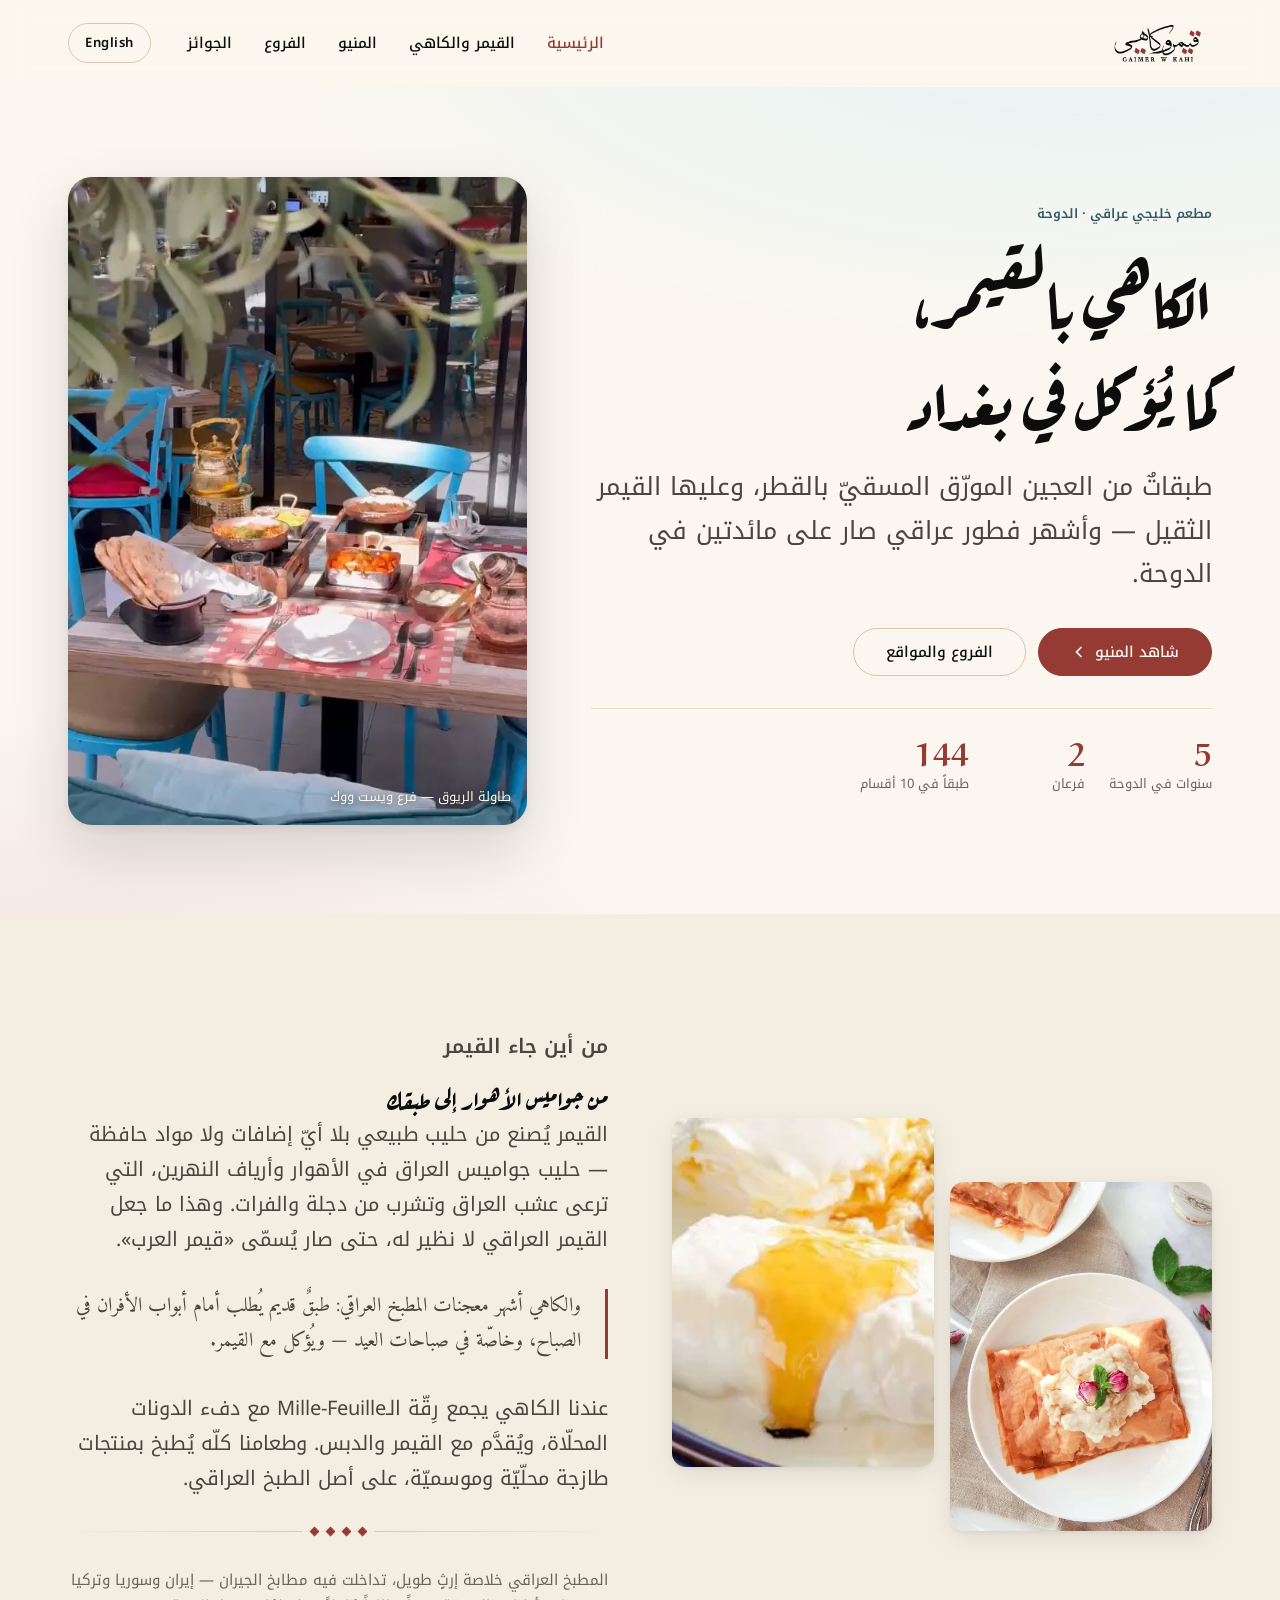
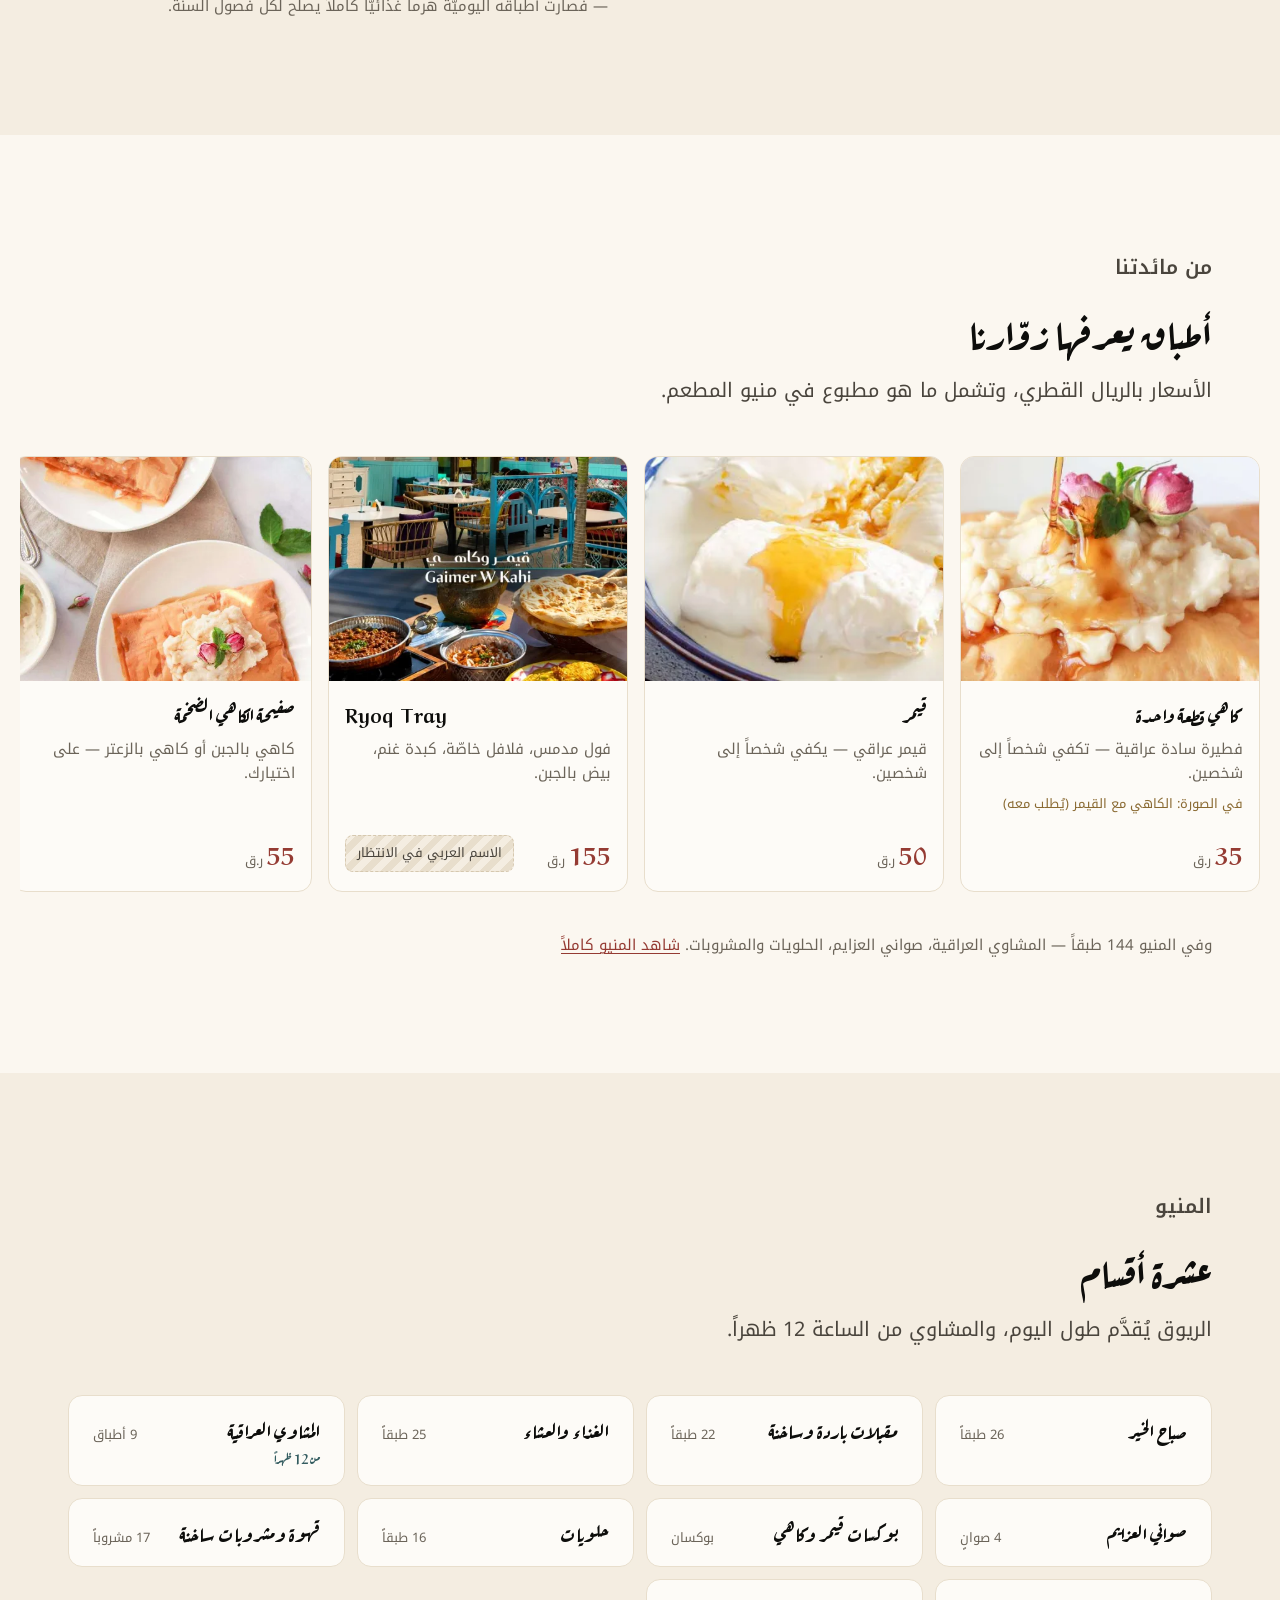
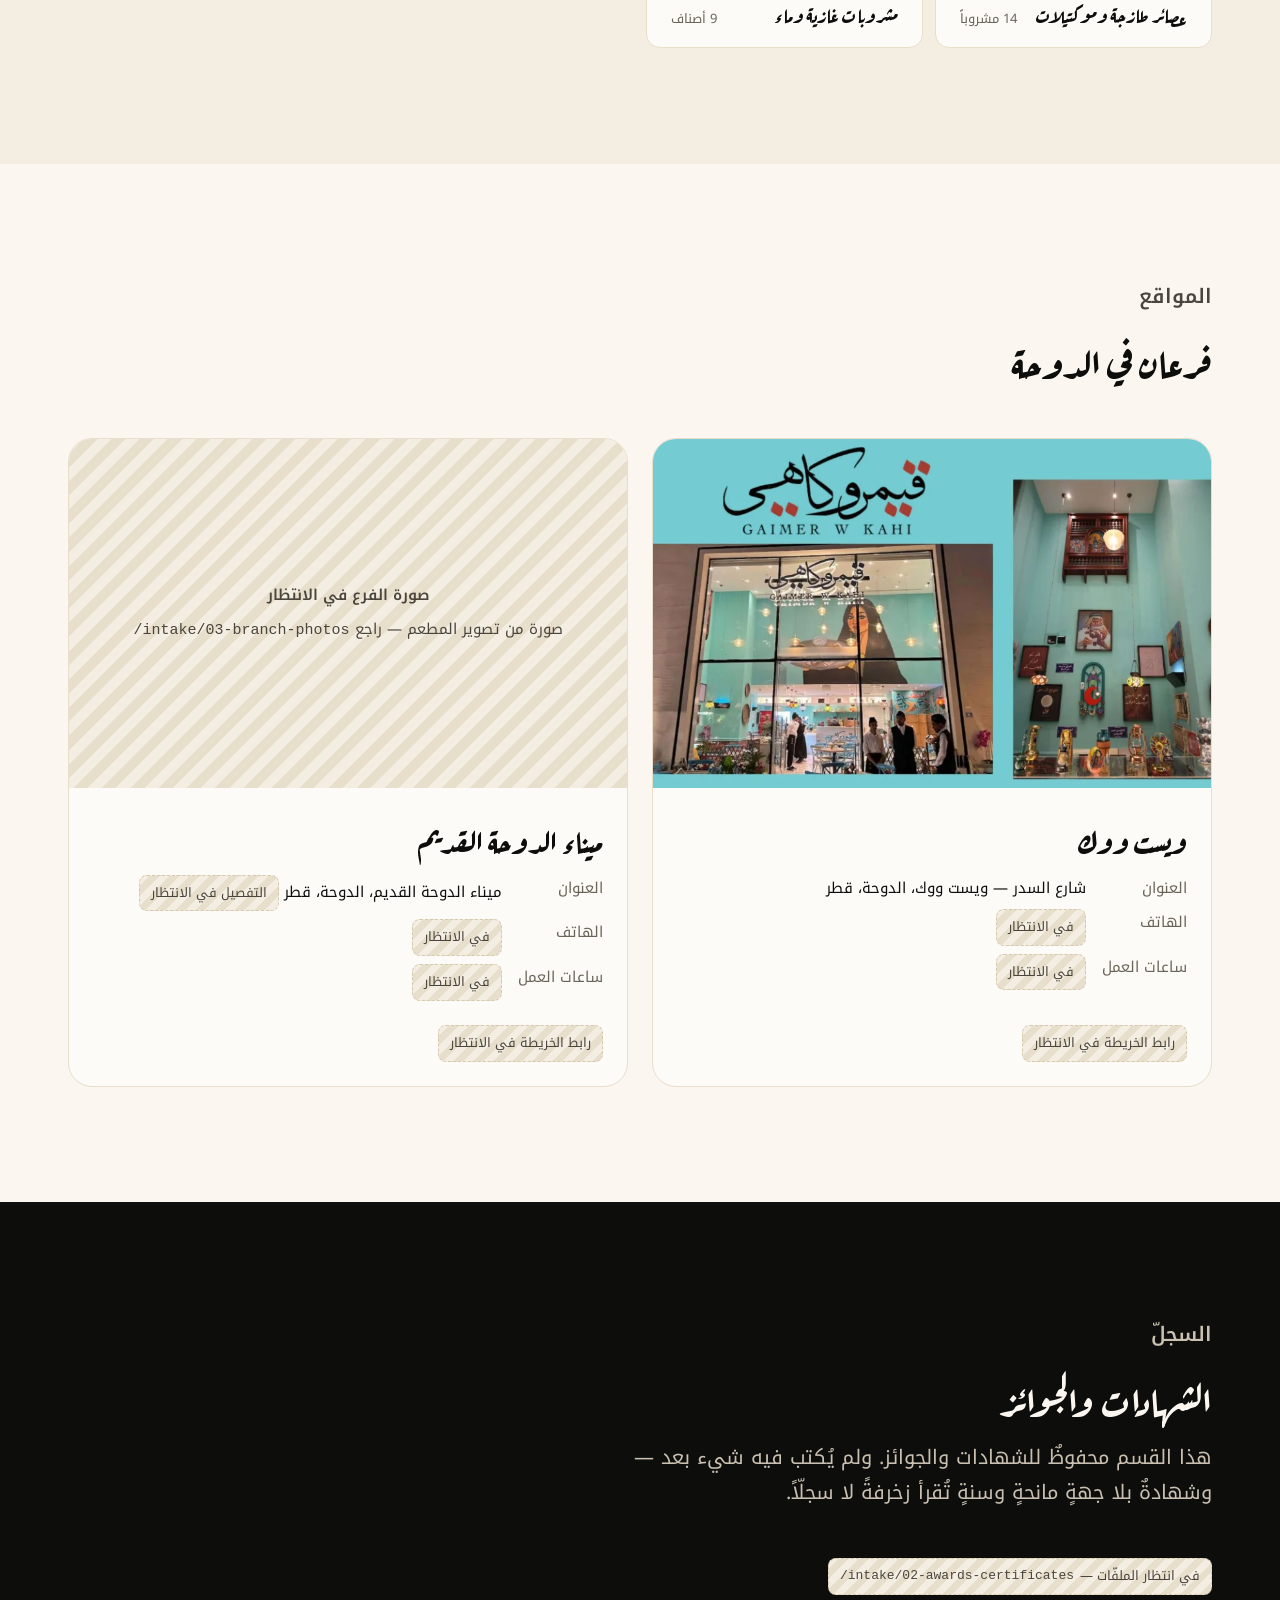
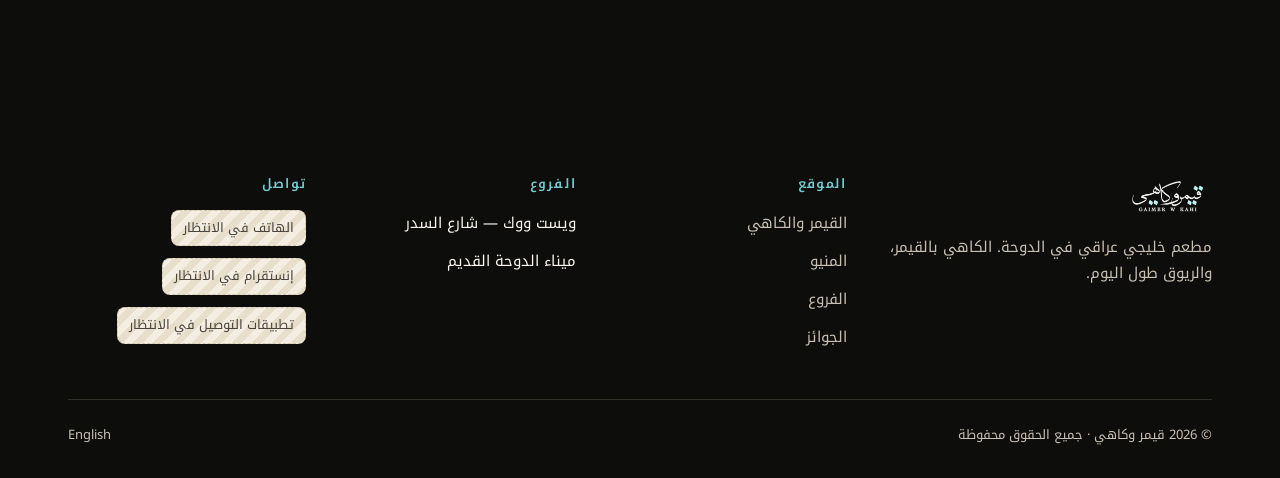
==== index.html @ 1b18ea2c "قيمر وكاهي: أساس الموقع — رئيسية ومنيو باللغتين، هوية مقيسة، وحرّاس الصفحات: - index.html + en/index" ====
<!doctype html>
<html lang="ar" dir="rtl">
<head>
<meta charset="utf-8">
<meta name="viewport" content="width=device-width, initial-scale=1">
<title>قيمر وكاهي — مطعم خليجي عراقي في الدوحة · ويست ووك وميناء الدوحة القديم</title>
<meta name="description" content="قيمر وكاهي: الكاهي بالقيمر العراقي والريوق طول اليوم. مطعم خليجي عراقي في الدوحة منذ 2021 — فرع ويست ووك وفرع ميناء الدوحة القديم. 144 طبقاً في 10 أقسام.">

<!-- كل نصّ هذه الصفحة مأخوذٌ من بروفايل المطعم نفسه (PROFILE GAIMERWKAHI
     2026-2027) وليس مكتوباً من عندي. والعربيّة صياغةٌ للنصّ الإنجليزيّ فيه،
     وتنتظر إقرار المالك. وما لا أملكه (هاتف · ساعات · جوائز) موسومٌ
     «في الانتظار» ولم يُخترَع. -->

<link rel="alternate" hreflang="ar" href="./">
<link rel="alternate" hreflang="en" href="./en/">
<link rel="alternate" hreflang="x-default" href="./">
<link rel="canonical" href="./">

<meta property="og:type" content="restaurant">
<meta property="og:title" content="قيمر وكاهي — مطعم خليجي عراقي في الدوحة">
<meta property="og:description" content="الكاهي بالقيمر العراقي، والريوق طول اليوم. فرعان في الدوحة.">
<meta property="og:image" content="assets/img/photo/kahi-gaimer-rose-900.jpg">
<meta property="og:locale" content="ar_QA">
<meta name="theme-color" content="#FBF7F0">

<link rel="icon" href="assets/img/logo.png">
<link rel="preconnect" href="">
<link rel="preload" href="assets/fonts/ArefRuqaa-Bold.ttf" as="font" type="font/ttf" crossorigin>
<link rel="preload" href="assets/fonts/NotoKufiArabic-Regular.ttf" as="font" type="font/ttf" crossorigin>

<!-- ⚠ رقم الإصدار يزيد في كل دفعة: كاش GitHub Pages يُظهر نسخاً قديمة
     فيُقرأ «الإصلاح لم يُنفَّذ» وهو منفَّذ. -->
<link rel="stylesheet" href="assets/css/tokens.css?v=1">
<link rel="stylesheet" href="assets/css/base.css?v=1">
<link rel="stylesheet" href="assets/css/layout.css?v=1">

<script type="application/ld+json">
{
  "@context": "https://schema.org",
  "@type": "Restaurant",
  "name": "قيمر وكاهي",
  "alternateName": "Gaimer W Kahi",
  "servesCuisine": ["عراقي", "خليجي", "Iraqi", "Gulf"],
  "priceRange": "QAR 12–1450",
  "currenciesAccepted": "QAR",
  "image": "assets/img/photo/kahi-gaimer-rose-900.jpg",
  "hasMenu": "menu.html",
  "address": {
    "@type": "PostalAddress",
    "streetAddress": "شارع السدر — ويست ووك",
    "addressLocality": "الدوحة",
    "addressCountry": "QA"
  }
}
</script>
<!-- ملاحظة بيانات منظّمة: `telephone` و`openingHoursSpecification` و
     `aggregateRating` **محذوفة بقصد** — قوقل يعرض ما فيها للناس، ورقمٌ
     مُخترعٌ يجعل زبوناً يتّصل فلا يجيب أحد فيظنّ المطعم أقفل. تُضاف يوم
     يُرسل المالك الهاتف والساعات. -->
</head>

<body>
<a class="skip" href="#main">تخطَّ إلى المحتوى</a>

<header class="hdr" id="hdr">
  <div class="wrap hdr__in">
    <a class="hdr__logo" href="./" aria-label="قيمر وكاهي — الصفحة الرئيسية">
      <picture>
        <source srcset="assets/img/logo.webp" type="image/webp">
        <img src="assets/img/logo.png" alt="قيمر وكاهي" width="711" height="351">
      </picture>
    </a>

    <nav class="nav" id="nav" aria-label="القائمة الرئيسية">
      <a href="./" aria-current="page">الرئيسية</a>
      <a href="#story">القيمر والكاهي</a>
      <a href="menu.html">المنيو</a>
      <a href="#branches">الفروع</a>
      <a href="#awards">الجوائز</a>
    </nav>

    <div class="hdr__side">
      <a class="lang" href="en/" lang="en" hreflang="en">English</a>
      <button class="burger" id="burger" aria-expanded="false" aria-controls="nav"
              aria-label="فتح القائمة">
        <svg width="22" height="22" viewBox="0 0 22 22" aria-hidden="true">
          <path d="M3 6h16M3 11h16M3 16h16" stroke="currentColor"
                stroke-width="1.8" stroke-linecap="round" fill="none"/>
        </svg>
      </button>
    </div>
  </div>
</header>

<main id="main">

<!-- ======================================================== الواجهة -->
<section class="hero">
  <div class="wrap hero__in">
    <div>
      <p class="eyebrow">مطعم خليجي عراقي · الدوحة</p>
      <h1>الكاهي بالقيمر،<br>كما يُؤكل في بغداد</h1>
      <p class="hero__lede">
        طبقاتٌ من العجين المورّق المسقيّ بالقطر، وعليها القيمر الثقيل —
        وأشهر فطور عراقي صار على مائدتين في الدوحة.
      </p>

      <div class="hero__cta">
        <a class="btn btn--brand" href="menu.html">
          شاهد المنيو
          <svg width="16" height="16" viewBox="0 0 16 16" aria-hidden="true">
            <path d="M10 3.5 5.5 8l4.5 4.5" stroke="currentColor"
                  stroke-width="1.7" fill="none" stroke-linecap="round"/>
          </svg>
        </a>
        <a class="btn btn--ghost" href="#branches">الفروع والمواقع</a>
      </div>

      <!-- ثلاث حقائق مُتحقَّقة: السنوات من المالك، والفرعان من البروفايل،
           والأطباق معدودةٌ من ملفّ المنيو لا مُقدَّرة -->
      <div class="facts">
        <div><b class="num">5</b><span>سنوات في الدوحة</span></div>
        <div><b class="num">2</b><span>فرعان</span></div>
        <div><b class="num">144</b><span>طبقاً في 10 أقسام</span></div>
      </div>
    </div>

    <figure class="hero__media" style="margin:0">
      <!-- `playsinline` إلزاميّ: بلا هذا يفتح iPhone الفيديو بملء الشاشة
           فوق الصفحة. و`poster` يمنع المستطيل الأسود قبل أوّل إطار. -->
      <video class="hero__video" autoplay muted loop playsinline
             preload="metadata" poster="assets/img/photo/video-poster.webp"
             aria-label="طاولة ريوق في شرفة المطعم">
        <source src="assets/video/hero.mp4" type="video/mp4">
      </video>
      <figcaption class="hero__cap">
        <span>طاولة الريوق — فرع ويست ووك</span>
      </figcaption>
    </figure>
  </div>
</section>

<!-- ======================================================== القصّة -->
<section class="section section--sunken" id="story">
  <div class="wrap story">
    <div class="story__figs" data-reveal>
      <picture>
        <source type="image/webp"
                srcset="assets/img/photo/kahi-gaimer-rose-480.webp 480w,
                        assets/img/photo/kahi-gaimer-rose-900.webp 900w"
                sizes="(max-width: 860px) 45vw, 28vw">
        <img src="assets/img/photo/kahi-gaimer-rose-900.jpg" width="900" height="1597"
             loading="lazy" decoding="async"
             alt="قطعة كاهي عليها قيمر ثقيل وعسل، مزيّنة ببراعم ورد">
      </picture>
      <picture>
        <source type="image/webp"
                srcset="assets/img/photo/gaimer-honey-480.webp 480w,
                        assets/img/photo/gaimer-honey-596.webp 596w"
                sizes="(max-width: 860px) 45vw, 28vw">
        <img src="assets/img/photo/gaimer-honey-480.jpg" width="596" height="336"
             loading="lazy" decoding="async"
             alt="قيمر أبيض كثيف يُسكب عليه العسل في طبق مزخرف">
      </picture>
    </div>

    <div data-reveal>
      <p class="eyebrow">من أين جاء القيمر</p>
      <h2>من جواميس الأهوار إلى طبقك</h2>
      <p>
        القيمر يُصنع من حليب طبيعي بلا أيّ إضافات ولا مواد حافظة — حليب
        جواميس العراق في الأهوار وأرياف النهرين، التي ترعى عشب العراق
        وتشرب من دجلة والفرات. وهذا ما جعل القيمر العراقي لا نظير له،
        حتى صار يُسمّى «قيمر العرب».
      </p>
      <p class="story__q">
        والكاهي أشهر معجنات المطبخ العراقي: طبقٌ قديم يُطلب أمام أبواب
        الأفران في الصباح، وخاصّة في صباحات العيد — ويُؤكل مع القيمر.
      </p>
      <p>
        عندنا الكاهي يجمع رِقّة الـMille-Feuille مع دفء الدونات المحلّاة،
        ويُقدَّم مع القيمر والدبس. وطعامنا كلّه يُطبخ بمنتجات طازجة محلّيّة
        وموسميّة، على أصل الطبخ العراقي.
      </p>
      <div class="rule"><i></i><i></i><i></i><i></i></div>
      <p style="font-size:var(--t-sm);color:var(--text-faint)">
        المطبخ العراقي خلاصة إرثٍ طويل، تداخلت فيه مطابخ الجيران —
        إيران وسوريا وتركيا — فصارت أطباقه اليوميّة هرماً غذائيّاً كاملاً
        يصلح لكل فصول السنة.
      </p>
    </div>
  </div>
</section>

<!-- ======================================================== من المائدة -->
<section class="section">
  <div class="wrap">
    <div class="section-head" data-reveal>
      <p class="eyebrow">من مائدتنا</p>
      <h2>أطباق يعرفها زوّارنا</h2>
      <p>الأسعار بالريال القطري، وتشمل ما هو مطبوع في منيو المطعم.</p>
    </div>

    <div class="rail" data-reveal>

      <article class="dish">
        <picture>
          <source type="image/webp" srcset="assets/img/photo/kahi-plate-480.webp 480w,
                  assets/img/photo/kahi-plate-840.webp 840w" sizes="300px">
          <img src="assets/img/photo/kahi-plate-840.jpg" width="843" height="474"
               loading="lazy" decoding="async" alt="قطعة كاهي بالقيمر في طبق أبيض">
        </picture>
        <div class="dish__b">
          <h3 class="dish__n">كاهي قطعة واحدة</h3>
          <p class="dish__d">فطيرة سادة عراقية — تكفي شخصاً إلى شخصين.</p>
          <!-- الصورةُ تُظهر الكاهي **مع القيمر** والطبقُ سادٍ. يُقال صريحاً:
               صورةٌ تَعِد بما ليس في الطبق خلافٌ على الطاولة لا تسويق. -->
          <p class="dish__note">في الصورة: الكاهي مع القيمر (يُطلب معه)</p>
          <div class="dish__f">
            <span class="dish__p price">35 <small>ر.ق</small></span>
          </div>
        </div>
      </article>

      <article class="dish">
        <picture>
          <source type="image/webp" srcset="assets/img/photo/gaimer-honey-480.webp 480w,
                  assets/img/photo/gaimer-honey-596.webp 596w" sizes="300px">
          <img src="assets/img/photo/gaimer-honey-596.jpg" width="596" height="336"
               loading="lazy" decoding="async"
               alt="قيمر أبيض كثيف يُسكب عليه العسل في طبق مزخرف">
        </picture>
        <div class="dish__b">
          <h3 class="dish__n">قيمر</h3>
          <p class="dish__d">قيمر عراقي — يكفي شخصاً إلى شخصين.</p>
          <div class="dish__f">
            <span class="dish__p price">50 <small>ر.ق</small></span>
          </div>
        </div>
      </article>

      <article class="dish">
        <picture>
          <source type="image/webp" srcset="assets/img/photo/ryoq-tray-480.webp 480w,
                  assets/img/photo/ryoq-tray-960.webp 960w" sizes="300px">
          <img src="assets/img/photo/ryoq-tray-960.jpg" width="1080" height="1440"
               loading="lazy" decoding="async" alt="صينية ريوق فيها فول وكبدة وبيض وخبز">
        </picture>
        <div class="dish__b">
          <!-- ⚠ هذا الطبق **بلا اسم عربي** في ملفّ المالك، فيظهر اسمه
               الإنجليزيّ كما هو. ولا يُترجَم: اسمٌ مُخترعٌ يجعل النادل لا
               يعرف ما طُلب. -->
          <h3 class="dish__n" lang="en" dir="ltr" style="text-align:start">Ryoq Tray</h3>
          <p class="dish__d">فول مدمس، فلافل خاصّة، كبدة غنم، بيض بالجبن.</p>
          <div class="dish__f">
            <span class="dish__p price">155 <small>ر.ق</small></span>
            <span class="pending">الاسم العربي في الانتظار</span>
          </div>
        </div>
      </article>

      <article class="dish">
        <picture>
          <source type="image/webp" srcset="assets/img/photo/kahi-mint-480.webp 480w,
                  assets/img/photo/kahi-mint-900.webp 900w" sizes="300px">
          <img src="assets/img/photo/kahi-mint-900.jpg" width="905" height="1600"
               loading="lazy" decoding="async" alt="كاهي بالقيمر مع ورق نعنع">
        </picture>
        <div class="dish__b">
          <h3 class="dish__n">صفيحة الكاهي الضخمة</h3>
          <p class="dish__d">كاهي بالجبن أو كاهي بالزعتر — على اختيارك.</p>
          <div class="dish__f">
            <span class="dish__p price">55 <small>ر.ق</small></span>
          </div>
        </div>
      </article>

      <article class="dish">
        <picture>
          <source type="image/webp" srcset="assets/img/photo/tea-istikan-480.webp 480w,
                  assets/img/photo/tea-istikan-960.webp 960w" sizes="300px">
          <img src="assets/img/photo/tea-istikan-960.jpg" width="1964" height="1911"
               loading="lazy" decoding="async"
               alt="استكان شاي عراقي على صينيّة نحاسيّة محفور عليها شعار قيمر وكاهي">
        </picture>
        <div class="dish__b">
          <h3 class="dish__n">قوري شاي مخدر صغير</h3>
          <p class="dish__d">الشاي العراقي المخدر في الاستكان.</p>
          <div class="dish__f">
            <span class="dish__p price">32 <small>ر.ق</small></span>
          </div>
        </div>
      </article>

      <article class="dish">
        <picture>
          <source type="image/webp" srcset="assets/img/photo/tea-cup-480.webp 480w,
                  assets/img/photo/tea-cup-960.webp 960w" sizes="300px">
          <img src="assets/img/photo/tea-cup-960.jpg" width="960" height="662"
               loading="lazy" decoding="async"
               alt="شاي عراقي أحمر في كأس زجاجي على طبق">
        </picture>
        <div class="dish__b">
          <h3 class="dish__n">قوري چاي مخدر كبير مع سخان</h3>
          <p class="dish__d">قوري الشاي المخدر الكبير — يُقدَّم مع سخان.</p>
          <div class="dish__f">
            <span class="dish__p price">75 <small>ر.ق</small></span>
          </div>
        </div>
      </article>

    </div>

    <p style="margin-block-start:var(--s-5);font-size:var(--t-sm);color:var(--text-faint)">
      وفي المنيو 144 طبقاً — المشاوي العراقية، صواني العزايم، الحلويات
      والمشروبات. <a href="menu.html">شاهد المنيو كاملاً</a>
    </p>
  </div>
</section>

<!-- ======================================================== أقسام المنيو -->
<section class="section section--sunken">
  <div class="wrap">
    <div class="section-head" data-reveal>
      <p class="eyebrow">المنيو</p>
      <h2>عشرة أقسام</h2>
      <p>الريوق يُقدَّم طول اليوم، والمشاوي من الساعة 12 ظهراً.</p>
    </div>

    <div class="cats" data-reveal>
      <a class="cat" href="menu.html#breakfast"><b>صباح الخير</b><span class="num">26 طبقاً</span></a>
      <a class="cat" href="menu.html#appetizer-cold-and-hot"><b>مقبلات باردة وساخنة</b><span class="num">22 طبقاً</span></a>
      <a class="cat" href="menu.html#lunch-and-dinner"><b>الغذاء والعشاء</b><span class="num">25 طبقاً</span></a>
      <a class="cat" href="menu.html#iraqi-grill"><b>المشاوي العراقية<em>من 12 ظهراً</em></b><span class="num">9 أطباق</span></a>
      <a class="cat" href="menu.html#banquet-trays"><b>صواني العزايم</b><span class="num">4 صوانٍ</span></a>
      <a class="cat" href="menu.html#gaimer-w-kahi-boxes"><b>بوكسات قيمر وكاهي</b><span class="num">بوكسان</span></a>
      <a class="cat" href="menu.html#pastry"><b>حلويات</b><span class="num">16 طبقاً</span></a>
      <a class="cat" href="menu.html#hot-drinks-and-coffee"><b>قهوة ومشروبات ساخنة</b><span class="num">17 مشروباً</span></a>
      <a class="cat" href="menu.html#fresh-juices-and-mocktails"><b>عصائر طازجة وموكتيلات</b><span class="num">14 مشروباً</span></a>
      <a class="cat" href="menu.html#soft-drinks-and-water"><b>مشروبات غازية وماء</b><span class="num">9 أصناف</span></a>
    </div>
  </div>
</section>

<!-- ======================================================== الفروع -->
<section class="section" id="branches">
  <div class="wrap">
    <div class="section-head" data-reveal>
      <p class="eyebrow">المواقع</p>
      <h2>فرعان في الدوحة</h2>
    </div>

    <div class="branches" data-reveal>

      <article class="branch">
        <picture>
          <source type="image/webp" srcset="assets/img/photo/storefront-480.webp 480w,
                  assets/img/photo/storefront-960.webp 960w,
                  assets/img/photo/storefront-1440.webp 1440w"
                  sizes="(max-width: 860px) 100vw, 50vw">
          <img class="branch__img" src="assets/img/photo/storefront-1440.jpg"
               width="2000" height="1125" loading="lazy" decoding="async"
               alt="واجهة فرع ويست ووك: جدار فيروزي وزجاج واسع وشعار قيمر وكاهي">
        </picture>
        <div class="branch__b">
          <h3>ويست ووك</h3>
          <dl>
            <dt>العنوان</dt>
            <dd>شارع السدر — ويست ووك، الدوحة، قطر</dd>
            <dt>الهاتف</dt>
            <dd><span class="pending">في الانتظار</span></dd>
            <dt>ساعات العمل</dt>
            <dd><span class="pending">في الانتظار</span></dd>
          </dl>
          <div class="branch__cta">
            <span class="pending">رابط الخريطة في الانتظار</span>
          </div>
        </div>
      </article>

      <article class="branch">
        <!-- 🔴 لا صورةَ لهذا الفرع يملكها المالك. الصورة الموجودة في
             ملفّاته (`WESTW ALK.jpeg`) عليها شعار QatarLiving.com —
             الدليل في docs/evidence/. فالمكان موسومٌ ولم يُملأ بصورة
             غير ملكه، ولا بُيِّض فيُقرأ عطلاً. -->
        <div class="branch__ph">
          <strong>صورة الفرع في الانتظار</strong>
          <span>صورة من تصوير المطعم — راجع <code>intake/03-branch-photos/</code></span>
        </div>
        <div class="branch__b">
          <h3>ميناء الدوحة القديم</h3>
          <dl>
            <dt>العنوان</dt>
            <dd>ميناء الدوحة القديم، الدوحة، قطر <span class="pending">التفصيل في الانتظار</span></dd>
            <dt>الهاتف</dt>
            <dd><span class="pending">في الانتظار</span></dd>
            <dt>ساعات العمل</dt>
            <dd><span class="pending">في الانتظار</span></dd>
          </dl>
          <div class="branch__cta">
            <span class="pending">رابط الخريطة في الانتظار</span>
          </div>
        </div>
      </article>

    </div>
  </div>
</section>

<!-- ======================================================== الجوائز -->
<section class="section section--dark" id="awards">
  <div class="wrap">
    <div class="section-head" data-reveal>
      <p class="eyebrow">السجلّ</p>
      <h2>الشهادات والجوائز</h2>
      <p>
        هذا القسم محفوظٌ للشهادات والجوائز. ولم يُكتب فيه شيء بعد — وشهادةٌ
        بلا جهةٍ مانحةٍ وسنةٍ تُقرأ زخرفةً لا سجلّاً.
      </p>
    </div>
    <p><span class="pending">في انتظار الملفّات — <code>intake/02-awards-certificates/</code></span></p>
  </div>
</section>

</main>

<!-- ======================================================== التذييل -->
<footer class="ftr">
  <div class="wrap">
    <div class="ftr__grid">
      <div>
        <img class="ftr__logo" src="assets/img/logo.png" alt="قيمر وكاهي"
             width="711" height="351" loading="lazy">
        <p class="ftr__note">
          مطعم خليجي عراقي في الدوحة. الكاهي بالقيمر، والريوق طول اليوم.
        </p>
      </div>
      <div>
        <h4>الموقع</h4>
        <ul>
          <li><a href="#story">القيمر والكاهي</a></li>
          <li><a href="menu.html">المنيو</a></li>
          <li><a href="#branches">الفروع</a></li>
          <li><a href="#awards">الجوائز</a></li>
        </ul>
      </div>
      <div>
        <h4>الفروع</h4>
        <ul>
          <li>ويست ووك — شارع السدر</li>
          <li>ميناء الدوحة القديم</li>
        </ul>
      </div>
      <div>
        <h4>تواصل</h4>
        <ul>
          <li><span class="pending">الهاتف في الانتظار</span></li>
          <li><span class="pending">إنستقرام في الانتظار</span></li>
          <li><span class="pending">تطبيقات التوصيل في الانتظار</span></li>
        </ul>
      </div>
    </div>
    <div class="ftr__btm">
      <span>© <span class="num">2026</span> قيمر وكاهي · جميع الحقوق محفوظة</span>
      <a href="en/" lang="en" hreflang="en">English</a>
    </div>
  </div>
</footer>

<script src="assets/js/site.js?v=1" defer></script>
</body>
</html>
---- assets/css/tokens.css ----
/* =============================================================================
   قيمر وكاهي — متغيّرات التصميم
   -----------------------------------------------------------------------------
   ⚠ ألوان الهوية **ليست مُختارة بالذوق**: استُخرجت من ملفّ الشعار وصور
   المحلّ نفسها بـ`node .kiro/tools/imgpipe.js palette`، ونسبة كل لون من
   بكسلات الصورة مكتوبة بجانبه. وكل نسبة تباين أدناه **محسوبة** بمعادلة
   WCAG ومُتحقَّقة بـ`.kiro/tools/check_contrast.py` — لا مُقدَّرة بالنظر.

   طبقتان: قيمة خام (primitive) ← غرض (semantic). لا يُكتب لون خام في مكوّن.
   ============================================================================= */

:root {
  /* ---------------------------------------------------------------------
     ١) الخام — من الشعار: #0D0D0B = 67.5% من بكسلاته، #953B33 = 18.1%
     --------------------------------------------------------------------- */

  /* حبري: خطّ الشعار العربي. مرساة كل نصّ. */
  --ink-900: #0D0D0B;   /* ⭐ لون الشعار — على الكريمي 18.22:1 — نصّ */
  --ink-800: #1C1A17;
  --ink-700: #2E2B26;
  --ink-600: #4A453D;   /* نصّ ثانوي — على الكريمي 8.90:1 */
  --ink-500: #6B6459;   /* نصّ خافت — على الكريمي 5.47:1 */
  --ink-400: #8C8478;   /* على الكريمي 3.46:1 — نصّ الكبير وحده (≥25px) */

  /* عنّابي: المعيّنات الأربعة في الشعار. لون العلامة. */
  --maroon-700: #76281F;  /* على الكريمي 9.39:1 — نصّ */
  --maroon-600: #953B33;  /* ⭐ لون العلامة — على الكريمي 6.66:1 — نصّ */
  --maroon-500: #B04C42;  /* على الكريمي 4.97:1 — نصّ */
  --maroon-100: #F4E4E1;  /* على الكريمي 1.15:1 — سطح فقط */

  /* فيروزي: جدار فرع ويست ووك (33.3% من بكسلات الواجهة) + التغليف.
     ⚠ الفاتح 1.87:1 على الأبيض — **أسطح فقط، لا نصّ أبداً**. */
  --teal-800: #27474A;   /* على الكريمي 9.42:1 — نصّ ومساحات غائرة */
  --teal-700: #335C60;   /* على الكريمي 6.92:1 — نصّ */
  --teal-600: #467275;   /* على الكريمي 5.01:1 — نصّ عادي (AA) */
  --teal-400: #74CBD2;   /* ⭐ فيروزي الواجهة — على الكريمي 1.75:1 — سطح فقط */
  --teal-200: #BFE6E9;   /* على الكريمي 1.25:1 — سطح فقط */
  --teal-100: #E4F3F4;   /* على الكريمي 1.07:1 — سطح فقط */

  /* كريمي ورقي: خلفية الصفحة. أدفأ من الأبيض فلا يُجهد العين. */
  --cream-50:  #FDFBF7;
  --cream-100: #FBF7F0;  /* ⭐ خلفية الصفحة */
  --cream-200: #F4EDE1;
  --cream-300: #E8DECC;
  --cream-400: #D6C8AF;

  /* ذهب خفيف: لمسة الاستكان والصينيّة النحاسيّة. */
  --gold-600: #8A6A32;   /* على الكريمي 4.70:1 — نصّ (AA بهامش ضيّق) */
  --gold-400: #C9A24E;   /* على الكريمي 2.24:1 — سطح فقط */

  /* ---------------------------------------------------------------------
     ٢) الغرض — ما يُستعمل في المكوّنات
     --------------------------------------------------------------------- */
  --bg:            var(--cream-100);
  --bg-raised:     var(--cream-50);
  --bg-sunken:     var(--cream-200);
  --bg-inverse:    var(--ink-900);
  --bg-accent:     var(--teal-100);

  --text:          var(--ink-900);
  --text-soft:     var(--ink-600);
  --text-faint:    var(--ink-500);
  --text-on-dark:  var(--cream-100);      /* #FBF7F0 على الحبري 18.22:1 */
  --text-on-dark-soft: #C9C0B2;           /* على الحبري 10.81:1 — نصّ */

  --brand:         var(--maroon-600);
  --brand-strong:  var(--maroon-700);
  --accent:        var(--teal-700);

  --line:          var(--cream-300);
  --line-strong:   var(--cream-400);
  --line-on-dark:  #332F29;

  /* حجاب على الصور: يُقاس لا يُقدَّر — النصّ الكريمي عليه يحتاج 4.5:1 */
  --scrim: linear-gradient(180deg,
            rgba(13, 13, 11, .20) 0%,
            rgba(13, 13, 11, .55) 55%,
            rgba(13, 13, 11, .82) 100%);

  /* ---------------------------------------------------------------------
     ٣) الخطوط — كلّها OFL ومُضمَّنة محلّياً (لا CDN، لا تتبّع، تعمل بلا نت)
     --------------------------------------------------------------------- */
  --font-display: 'Aref Ruqaa', 'Amiri', Georgia, serif;
  --font-body: 'Noto Kufi Arabic', 'Amiri', system-ui, -apple-system, sans-serif;
  --font-serif: 'Amiri', Georgia, 'Times New Roman', serif;

  /* سلّم الخطوط: قاعدة 17px ونسبة 1.26 — موقع يُقرأ لا لوحة تحكّم */
  --t-xs:   13px;
  --t-sm:   15px;
  --t-base: 17px;
  --t-lg:   20px;
  --t-xl:   25px;
  --t-2xl:  32px;
  --t-3xl:  40px;
  --t-4xl:  52px;
  --t-5xl:  clamp(36px, 5.4vw, 68px);

  /* سلّم المسافات: 8px */
  --s-1: 4px;  --s-2: 8px;  --s-3: 12px; --s-4: 16px;
  --s-5: 24px; --s-6: 32px; --s-7: 48px; --s-8: 64px;
  --s-9: 96px; --s-10: 128px;

  --radius:    14px;
  --radius-sm: 8px;
  --radius-lg: 24px;

  --shadow-sm: 0 1px 2px rgba(13,13,11,.06), 0 2px 8px rgba(13,13,11,.04);
  --shadow:    0 2px 4px rgba(13,13,11,.05), 0 8px 28px rgba(13,13,11,.08);
  --shadow-lg: 0 4px 10px rgba(13,13,11,.06), 0 24px 60px rgba(13,13,11,.14);

  --wrap: 1240px;
  --wrap-narrow: 760px;

  /* حركة واحدة لكل الموقع، فلا تتباعد السرعات */
  --ease: cubic-bezier(.22, .61, .36, 1);
  --dur: .45s;
}

/* من يطلب تقليل الحركة يُستجاب له — ولا تُترك الحركة «للذوق» */
@media (prefers-reduced-motion: reduce) {
  :root { --dur: .001s; }
  *, *::before, *::after {
    animation-duration: .001s !important;
    transition-duration: .001s !important;
    scroll-behavior: auto !important;
  }
}
---- assets/css/base.css ----
/* =============================================================================
   قيمر وكاهي — الأساس: الخطوط، التهيئة، المكوّنات المشتركة
   -----------------------------------------------------------------------------
   الخطوط مُضمَّنة محلّياً لا من CDN: الموقع يعمل على شبكة مجمّع متذبذبة،
   وخطٌّ من خادم آخر يتركُ النصّ غير مرسوم أو يُرسم بخطّ بديل فيتبدّل
   التخطيط أمام عين الزائر. ولا تتبّع من طرف ثالث على زوّارك.
   ============================================================================= */

/* ---------------------------------------------------------------- الخطوط */
/* `font-display: swap` مقصود: النصّ يُقرأ فوراً بخطّ النظام ثمّ يُستبدل.
   و`optional` كان سيُهمل الخطّ على الشبكات البطيئة فتخرج العربيّة بخطٍّ
   لاتيني لا يصلها. */
@font-face {
  font-family: 'Aref Ruqaa';
  src: url('../fonts/ArefRuqaa-Bold.ttf') format('truetype');
  font-weight: 700;
  font-display: swap;
}
@font-face {
  font-family: 'Noto Kufi Arabic';
  src: url('../fonts/NotoKufiArabic-Regular.ttf') format('truetype');
  font-weight: 400;
  font-display: swap;
}
@font-face {
  font-family: 'Noto Kufi Arabic';
  src: url('../fonts/NotoKufiArabic-Medium.ttf') format('truetype');
  font-weight: 500;
  font-display: swap;
}
@font-face {
  font-family: 'Noto Kufi Arabic';
  src: url('../fonts/NotoKufiArabic-SemiBold.ttf') format('truetype');
  font-weight: 600;
  font-display: swap;
}
@font-face {
  font-family: 'Amiri';
  src: url('../fonts/Amiri-Regular.ttf') format('truetype');
  font-weight: 400;
  font-display: swap;
}

/* ---------------------------------------------------------------- التهيئة */
*, *::before, *::after { box-sizing: border-box; }

html {
  scroll-behavior: smooth;
  -webkit-text-size-adjust: 100%;
}

body {
  margin: 0;
  background: var(--bg);
  color: var(--text);
  font-family: var(--font-body);
  font-size: var(--t-base);
  line-height: 1.75;
  /* الرسم بالألوان الصحيحة على شاشات الماك */
  -webkit-font-smoothing: antialiased;
  overflow-x: hidden;
}

/* كل مبلغ ورقم في الموقع بأرقام **جدوليّة**: بلا هذا لا تتراصف الفواصل
   ولا تستطيع العين أن تجمع عموديّاً في قائمة أسعار. */
.num, .price, time, [data-num] {
  font-variant-numeric: tabular-nums;
  font-feature-settings: 'tnum' 1;
}

img, video, svg { max-width: 100%; display: block; }

/* ⚠ `<picture>` عنصرٌ **سطريٌّ** افتراضاً. وعنصرُ شبكةٍ سطريٌّ يكسر
   التخطيطَ كسراً صامتاً: لا خطأ، لا تحذير، وصورةٌ تمتدّ خارجَ خليّتِها
   ثلاثةَ أضعافِ طولِها — وهذا بعينُه ما وقع في قسمِ القصّةِ وظهر في لقطة.
   ومعه: `img` داخلَ `picture` **ليس** الابنَ الأوّلَ للشبكة، فمحدِّداتُ
   `img:first-child` لا تُطابق ما يُظَنُّ أنّها تُطابقه. */
picture { display: block; }

/* ⚠ سمتا `width`/`height` في الوسم تُترجَمان إلى `width`/`height` في
   CSS (presentational hints)، و`aspect-ratio` **يُهمَل متى كان البُعدان
   معلومَين**. فصورةٌ مكتوبٌ فيها `height="1125"` تتجاهل
   `aspect-ratio: 16/10` وتمتدّ 1125 بكسلاً — وقع فعلاً في بطاقةِ الفرعِ
   وظهر في لقطة.
   ولا تُحذف السمتان: بلا أبعادٍ في الوسم **تقفز الصفحةُ** عند تحميل كلِّ
   صورة (CLS). فالحلُّ `height: auto` بـ`:where()` — صفرُ خصوصيّةٍ، فأيُّ
   قاعدةٍ بصنفٍ (مثل `.hdr__logo img { height: 54px }`) تقهرها بلا
   `!important` ولا ترتيبٍ هشّ. */
:where(img[width][height]) { height: auto; }

a { color: var(--brand); text-decoration-thickness: 1px; text-underline-offset: 3px; }
a:hover { color: var(--brand-strong); }

h1, h2, h3, h4 {
  font-family: var(--font-display);
  font-weight: 700;
  margin: 0;
  letter-spacing: 0;
  /* ⚠ 1.5 لا 1.22: خطّ أبو رقعة له صواعد ونوازل طويلة (الكاف والهاء
     والياء) وشَدّاتُه ترتفع فوق السطر. وبـ1.22 **تتلامس سطور العنوان
     فعلاً** — مُتحقَّق في لقطة، لا احتياطاً. */
  line-height: 1.5;
  text-wrap: balance;
}

/* هامشٌ علويٌّ أو تُقطَع رؤوس الحروف عند حدّ الصندوق */
:where(h1, h2, h3) { padding-block-start: .1em; }

p { margin: 0 0 1em; }
p:last-child { margin-bottom: 0; }

/* الحلقة البؤريّة تظهر للوحة المفاتيح ولا تظهر للفأرة — ولا تُحذف أبداً،
   فمن يتنقّل بالـTab بلا حلقة لا يعرف أين هو */
:focus-visible {
  outline: 3px solid var(--brand);
  outline-offset: 3px;
  border-radius: 3px;
}

/* ---------------------------------------------------------------- أدوات */
.wrap {
  width: 100%;
  max-width: var(--wrap);
  margin-inline: auto;
  padding-inline: clamp(16px, 5vw, 48px);
}
.wrap--narrow { max-width: var(--wrap-narrow); }

.sr-only {
  position: absolute; width: 1px; height: 1px;
  padding: 0; margin: -1px; overflow: hidden;
  clip-path: inset(50%); white-space: nowrap; border: 0;
}

/* تخطّي إلى المحتوى — أوّل ما يصله من يتنقّل بلوحة المفاتيح */
.skip {
  position: absolute;
  inset-inline-start: var(--s-4);
  inset-block-start: -100px;
  z-index: 100;
  background: var(--ink-900);
  color: var(--text-on-dark);
  padding: var(--s-3) var(--s-5);
  border-radius: 0 0 var(--radius-sm) var(--radius-sm);
  font-size: var(--t-sm);
  transition: inset-block-start var(--dur) var(--ease);
}
.skip:focus { inset-block-start: 0; color: var(--text-on-dark); }

/* ---------------------------------------------------------------- الأزرار */
.btn {
  --btn-bg: var(--ink-900);
  --btn-fg: var(--cream-100);
  display: inline-flex;
  align-items: center;
  gap: var(--s-2);
  background: var(--btn-bg);
  color: var(--btn-fg);
  border: 1px solid var(--btn-bg);
  border-radius: 999px;
  /* 48px ارتفاعاً أدنى: إصبعٌ على جوّال لا يُنقّر هدفاً أصغر */
  min-height: 48px;
  padding: var(--s-3) var(--s-6);
  font: 500 var(--t-sm)/1 var(--font-body);
  text-decoration: none;
  cursor: pointer;
  transition: transform .18s var(--ease), background .18s var(--ease),
              border-color .18s var(--ease);
}
.btn:hover { transform: translateY(-2px); color: var(--btn-fg); }
.btn:active { transform: translateY(0); }

.btn--brand { --btn-bg: var(--maroon-600); }
.btn--brand:hover { --btn-bg: var(--maroon-700); }

.btn--ghost {
  --btn-bg: transparent;
  --btn-fg: var(--ink-900);
  border-color: var(--line-strong);
}
.btn--ghost:hover { --btn-bg: var(--cream-200); }

.btn--on-dark {
  --btn-bg: transparent;
  --btn-fg: var(--cream-100);
  border-color: rgba(251, 247, 240, .45);
}
.btn--on-dark:hover { --btn-bg: rgba(251, 247, 240, .14); }

/* ---------------------------------------------------------------- الوسوم */
.tag {
  display: inline-flex;
  align-items: center;
  gap: 6px;
  font-size: var(--t-xs);
  line-height: 1;
  padding: 7px 12px;
  border-radius: 999px;
  background: var(--bg-sunken);
  color: var(--text-soft);
  border: 1px solid var(--line);
}
.tag--veg { background: #E7F2E4; color: #2C5E24; border-color: #CADEC5; }
.tag--allergen { background: var(--maroon-100); color: var(--maroon-700); border-color: #E6CFCB; }

/* «ناقص» يُعلن نفسه ولا يُخفى: فراغٌ صامتٌ في موقعٍ يُقرأ عطلاً، وفراغٌ
   موسومٌ يُقرأ صدقاً — ويذكّر المالك بما لم يُرسله */
.pending {
  display: inline-flex;
  align-items: center;
  gap: 6px;
  font-size: var(--t-xs);
  padding: 6px 11px;
  border-radius: var(--radius-sm);
  background: repeating-linear-gradient(135deg,
    var(--cream-200) 0 7px, var(--cream-300) 7px 14px);
  color: var(--ink-600);
  border: 1px dashed var(--line-strong);
}

/* ---------------------------------------------------------------- العناوين */
.eyebrow {
  font-family: var(--font-body);
  font-size: var(--t-xs);
  font-weight: 600;
  letter-spacing: .14em;
  text-transform: uppercase;
  color: var(--teal-700);
  margin: 0 0 var(--s-3);
}
/* العربيّة لا تُكبَّر حروفُها ولا تُباعَد — التباعد يفصل حروف الكلمة المتّصلة */
:lang(ar) .eyebrow, [dir="rtl"] .eyebrow {
  text-transform: none;
  letter-spacing: 0;
}

.section { padding-block: clamp(var(--s-8), 9vw, var(--s-10)); }
.section--sunken { background: var(--bg-sunken); }
.section--dark { background: var(--bg-inverse); color: var(--text-on-dark); }
.section--dark .eyebrow { color: var(--teal-400); }
.section--dark a { color: var(--teal-400); }

.section-head { max-width: 62ch; margin-bottom: var(--s-7); }
.section-head h2 { font-size: var(--t-3xl); margin-bottom: var(--s-3); }
.section-head p { color: var(--text-soft); font-size: var(--t-lg); }
.section--dark .section-head p { color: var(--text-on-dark-soft); }

/* فاصل زخرفي: معيّنات الشعار الأربعة نفسها، مرسومة بالـCSS لا بصورة */
.rule {
  display: flex;
  align-items: center;
  justify-content: center;
  gap: 9px;
  margin-block: var(--s-6);
}
.rule::before, .rule::after {
  content: '';
  height: 1px;
  flex: 1;
  background: linear-gradient(to left, transparent, var(--line-strong));
}
.rule::after { background: linear-gradient(to right, transparent, var(--line-strong)); }
.rule i {
  width: 7px; height: 7px;
  background: var(--maroon-600);
  transform: rotate(45deg);
  flex: none;
}

/* ---------------------------------------------------------------- الكشف */
/* كل المحتوى في HTML ويُقرأ بلا جافاسكربت. هذا الكشف **تحسين**: العنصر
   يبدأ مرئيّاً، والجافاسكربت وحده يُخفيه ليُظهره — فلو تعثّر الملفّ بقي
   كل شيء مقروءاً. والعكس (البدء بـopacity:0 في CSS) يُنتج صفحة بيضاء. */
[data-reveal].is-armed {
  opacity: 0;
  transform: translateY(18px);
}
[data-reveal].is-in {
  opacity: 1;
  transform: none;
  transition: opacity .7s var(--ease), transform .7s var(--ease);
}
---- assets/css/layout.css ----
/* =============================================================================
   قيمر وكاهي — تخطيط الصفحات
   -----------------------------------------------------------------------------
   كل خاصيّة اتّجاه مكتوبة **منطقيّاً** (`inset-inline-start` لا `left`)
   فالصفحة العربيّة والإنجليزيّة تتشاركان ملفّاً واحداً ولا يتباعدان.
   ⚠ وفي RTL: `inset-inline-start` = يمين. فلا تُخلط مع خاصيّة بصريّة.
   ============================================================================= */

/* ================================================================== الترويسة */
.hdr {
  position: sticky;
  inset-block-start: 0;
  z-index: 50;
  background: color-mix(in srgb, var(--cream-100) 88%, transparent);
  backdrop-filter: blur(14px) saturate(1.3);
  border-bottom: 1px solid transparent;
  transition: border-color var(--dur) var(--ease),
              background var(--dur) var(--ease);
}
.hdr.is-stuck {
  border-bottom-color: var(--line);
  background: color-mix(in srgb, var(--cream-100) 96%, transparent);
}
.hdr__in {
  display: flex;
  align-items: center;
  gap: var(--s-5);
  min-height: 86px;
}
.hdr__logo { flex: none; display: flex; align-items: center; }
/* 54px لا 40: الشعار يحمل الخطّ العربيّ **والسطر اللاتينيّ** معاً،
   وعند 40 لا يُقرأ أيّهما — مُتحقَّق في لقطة. */
.hdr__logo img { height: 54px; width: auto; }

.nav { display: flex; gap: var(--s-2); margin-inline-start: auto; }
.nav a {
  color: var(--text);
  text-decoration: none;
  font-size: var(--t-sm);
  font-weight: 500;
  padding: var(--s-2) var(--s-3);
  border-radius: var(--radius-sm);
  white-space: nowrap;
  transition: background .18s var(--ease);
}
.nav a:hover { background: var(--cream-200); color: var(--text); }
.nav a[aria-current="page"] { color: var(--brand); }

.hdr__side { display: flex; align-items: center; gap: var(--s-2); flex: none; }

/* زرّ اللغة: يُعلن **اللغة التي سينتقل إليها** لا اللغة الحاليّة — زرّ
   مكتوبٌ عليه «عربي» في صفحة عربيّة لا يُفهم أيُّهما هو */
.lang {
  display: inline-flex;
  align-items: center;
  min-height: 40px;
  padding: 0 var(--s-4);
  border: 1px solid var(--line-strong);
  border-radius: 999px;
  font-size: var(--t-xs);
  font-weight: 600;
  text-decoration: none;
  color: var(--text);
  letter-spacing: .04em;
}
.lang:hover { background: var(--cream-200); color: var(--text); }

.burger { display: none; }

@media (max-width: 920px) {
  .nav {
    position: fixed;
    inset: 86px 0 auto 0;
    flex-direction: column;
    gap: 0;
    background: var(--cream-50);
    border-bottom: 1px solid var(--line);
    padding: var(--s-3) clamp(16px, 5vw, 48px) var(--s-5);
    box-shadow: var(--shadow);
    /* مغلقةٌ افتراضيّاً — وتُفتح بسمةٍ على <body> لا بـstyle في السطر */
    display: none;
  }
  body.is-nav-open .nav { display: flex; }
  .nav a { padding: var(--s-4) var(--s-2); border-bottom: 1px solid var(--line); font-size: var(--t-lg); }
  .nav a:last-child { border-bottom: 0; }

  .burger {
    display: inline-flex;
    align-items: center;
    justify-content: center;
    width: 48px; height: 48px;
    background: none;
    border: 1px solid var(--line-strong);
    border-radius: var(--radius-sm);
    cursor: pointer;
    color: var(--text);
  }
}

/* ================================================================== الواجهة */
.hero {
  position: relative;
  padding-block: clamp(var(--s-7), 7vw, var(--s-9));
  background:
    radial-gradient(1200px 500px at 85% -10%, var(--teal-100), transparent 70%),
    radial-gradient(900px 420px at 5% 110%, var(--maroon-100), transparent 70%);
}
.hero__in {
  display: grid;
  grid-template-columns: 1.15fr .85fr;
  gap: clamp(var(--s-6), 5vw, var(--s-8));
  align-items: center;
}
.hero__mark { height: 72px; width: auto; margin-bottom: var(--s-5); }
.hero h1 {
  font-size: var(--t-5xl);
  margin-bottom: var(--s-4);
  text-wrap: balance;
}
.hero__lede {
  font-size: var(--t-xl);
  color: var(--text-soft);
  max-width: 46ch;
  margin-bottom: var(--s-6);
}
.hero__cta { display: flex; flex-wrap: wrap; gap: var(--s-3); margin-bottom: var(--s-6); }

/* شرائح الحقائق: ثلاث حقائق **مُتحقَّقة** لا شعارات */
.facts {
  display: flex;
  flex-wrap: wrap;
  gap: var(--s-5);
  padding-block-start: var(--s-5);
  border-block-start: 1px solid var(--line);
}
.facts div { min-width: 92px; }
.facts b {
  display: block;
  font-family: var(--font-display);
  font-size: var(--t-2xl);
  line-height: 1.1;
  color: var(--maroon-600);
}
.facts span { font-size: var(--t-xs); color: var(--text-faint); }

/* الفيديو عموديّ 576×1024 أصلاً — يُعرَض بنسبته ولا يُكبَّر، فالتكبير
   يُنتج ضبابةً تُقرأ «جودة رديئة» */
.hero__media { position: relative; }
.hero__video {
  width: 100%;
  aspect-ratio: 9 / 16;
  max-height: 72vh;
  object-fit: cover;
  border-radius: var(--radius-lg);
  box-shadow: var(--shadow-lg);
  background: var(--ink-900);
}
.hero__cap {
  position: absolute;
  inset-block-end: var(--s-4);
  inset-inline-start: var(--s-4);
  inset-inline-end: var(--s-4);
  color: var(--cream-100);
  font-size: var(--t-xs);
  text-shadow: 0 1px 10px rgba(13, 13, 11, .9);
  display: flex;
  justify-content: space-between;
  gap: var(--s-3);
}

@media (max-width: 980px) {
  .hero__in { grid-template-columns: 1fr; }
  .hero__media { order: -1; max-width: 420px; margin-inline: auto; }
  .hero__video { max-height: 56vh; }
}

/* ================================================================== القصّة */
.story { display: grid; grid-template-columns: 1fr 1fr; gap: clamp(var(--s-6), 5vw, var(--s-8)); align-items: center; }
.story__figs {
  display: grid;
  grid-template-columns: 1fr 1fr;
  gap: var(--s-4);
  align-items: start;
}
/* المحدِّدُ على `picture` لا على `img`: الصورةُ ليست ابنَ الشبكةِ */
.story__figs > picture:first-child { margin-block-start: var(--s-8); }
.story__figs img {
  width: 100%;
  height: auto;
  aspect-ratio: 3 / 4;
  object-fit: cover;
  border-radius: var(--radius);
  box-shadow: var(--shadow);
}
.story p { font-size: var(--t-lg); color: var(--text-soft); }
.story__q {
  font-family: var(--font-serif);
  font-size: var(--t-xl);
  color: var(--teal-800);
  border-inline-start: 3px solid var(--maroon-600);
  padding-inline-start: var(--s-5);
  margin-block: var(--s-6);
}
@media (max-width: 860px) { .story { grid-template-columns: 1fr; } }

/* ============================================================ شريط الأطباق */
/* لفّ أفقي. ⚠ في RTL يمتدّ المحتوى الزائد **يساراً**، فأيّ تحريك مربوط
   بالتمرير يستخدم `translateX` **موجباً**. والسالب يدفعه بعيداً فيبلّغ
   العميل أنّ «لا شيء يتحرّك». */
.rail {
  display: grid;
  grid-auto-flow: column;
  grid-auto-columns: min(78vw, 300px);
  gap: var(--s-4);
  overflow-x: auto;
  scroll-snap-type: x mandatory;
  padding-block-end: var(--s-4);
  scrollbar-width: thin;
  /* الحافة تنزف إلى طرف الشاشة فيُفهم أنّ بعدها مزيداً */
  margin-inline: calc(-1 * clamp(16px, 5vw, 48px));
  padding-inline: clamp(16px, 5vw, 48px);
}
.rail > * { scroll-snap-align: start; }

.dish {
  background: var(--bg-raised);
  border: 1px solid var(--line);
  border-radius: var(--radius);
  overflow: hidden;
  display: flex;
  flex-direction: column;
}
.dish img { aspect-ratio: 4/3; object-fit: cover; width: 100%; }
.dish__b { padding: var(--s-4); display: flex; flex-direction: column; gap: var(--s-2); flex: 1; }
.dish__n { font-family: var(--font-display); font-size: var(--t-lg); }
.dish__d { font-size: var(--t-sm); color: var(--text-faint); line-height: 1.6; margin: 0; }
.dish__f { margin-block-start: auto; display: flex; align-items: center; justify-content: space-between; gap: var(--s-3); padding-block-start: var(--s-2); }
.dish__p { font-family: var(--font-display); font-size: var(--t-xl); color: var(--maroon-600); }
.dish__p small { font-size: var(--t-xs); color: var(--text-faint); font-family: var(--font-body); }

/* ============================================================ أقسام المنيو */
.cats { display: grid; grid-template-columns: repeat(auto-fill, minmax(230px, 1fr)); gap: var(--s-3); }
.cat {
  display: flex;
  align-items: baseline;
  justify-content: space-between;
  gap: var(--s-3);
  padding: var(--s-4) var(--s-5);
  background: var(--bg-raised);
  border: 1px solid var(--line);
  border-radius: var(--radius);
  text-decoration: none;
  color: var(--text);
  transition: border-color .18s var(--ease), transform .18s var(--ease);
}
.cat:hover { border-color: var(--teal-400); transform: translateY(-2px); color: var(--text); }
.cat b { font-family: var(--font-display); font-weight: 700; font-size: var(--t-lg); }
.cat span { font-size: var(--t-xs); color: var(--text-faint); white-space: nowrap; }
.cat em { display: block; font-style: normal; font-size: var(--t-xs); color: var(--teal-700); }

/* ================================================================== الفروع */
.branches { display: grid; grid-template-columns: 1fr 1fr; gap: var(--s-5); }
.branch {
  background: var(--bg-raised);
  border: 1px solid var(--line);
  border-radius: var(--radius-lg);
  overflow: hidden;
  display: flex;
  flex-direction: column;
}
/* `object-position` يرفع الإطارَ إلى اللوحةِ والشعار: الصورةُ الأصليّةُ
   فيها موظّفون واقفون في أسفلِ الكادر، وبطاقةُ فرعٍ ليست موضعَ نشرِ
   وجوهٍ بلا إذن. والقرارُ معروضٌ على المالكِ في docs/PLAN.md. */
.branch__img {
  aspect-ratio: 16 / 10;
  object-fit: cover;
  object-position: 50% 18%;
  width: 100%;
  background: var(--bg-sunken);
}
/* مكان الصورة الغائبة: **لا يبقى أبيض**. البياض يُقرأ عطلاً، والمكان
   الموسوم يُقرأ صدقاً ويقول لماذا */
.branch__ph {
  aspect-ratio: 16/10;
  display: grid;
  place-content: center;
  gap: var(--s-2);
  text-align: center;
  padding: var(--s-5);
  background:
    repeating-linear-gradient(135deg, var(--cream-200) 0 10px, var(--cream-300) 10px 20px);
  color: var(--ink-600);
  font-size: var(--t-sm);
}
.branch__b { padding: var(--s-5); display: flex; flex-direction: column; gap: var(--s-3); flex: 1; }
.branch__b h3 { font-size: var(--t-2xl); }
.branch dl { margin: 0; display: grid; grid-template-columns: auto 1fr; gap: var(--s-2) var(--s-4); font-size: var(--t-sm); }
.branch dt { color: var(--text-faint); white-space: nowrap; }
.branch dd { margin: 0; }
.branch__cta { margin-block-start: auto; display: flex; flex-wrap: wrap; gap: var(--s-2); padding-block-start: var(--s-3); }
@media (max-width: 860px) { .branches { grid-template-columns: 1fr; } }

/* ================================================================== التذييل */
.ftr { background: var(--bg-inverse); color: var(--text-on-dark); padding-block: var(--s-8) var(--s-6); }
.ftr a { color: var(--text-on-dark-soft); text-decoration: none; }
.ftr a:hover { color: var(--cream-100); text-decoration: underline; }
.ftr__grid { display: grid; grid-template-columns: 1.4fr 1fr 1fr 1fr; gap: var(--s-6); }
.ftr h4 { font-family: var(--font-body); font-size: var(--t-xs); font-weight: 600; letter-spacing: .1em; color: var(--teal-400); margin-bottom: var(--s-4); }
.ftr ul { list-style: none; margin: 0; padding: 0; display: grid; gap: var(--s-3); font-size: var(--t-sm); }
.ftr__logo { height: 44px; width: auto; margin-bottom: var(--s-4); filter: invert(1) brightness(1.9) contrast(.9); }
.ftr__note { color: var(--text-on-dark-soft); font-size: var(--t-sm); max-width: 42ch; }
.ftr__btm {
  margin-block-start: var(--s-7);
  padding-block-start: var(--s-5);
  border-block-start: 1px solid var(--line-on-dark);
  display: flex;
  flex-wrap: wrap;
  gap: var(--s-4);
  justify-content: space-between;
  font-size: var(--t-xs);
  color: var(--text-on-dark-soft);
}
@media (max-width: 860px) { .ftr__grid { grid-template-columns: 1fr 1fr; } }
@media (max-width: 520px) { .ftr__grid { grid-template-columns: 1fr; } }

/* ملاحظةٌ على بطاقةِ طبقٍ: حين تُظهر الصورةُ أكثرَ ممّا في الطبق.
   صورةٌ تَعِد بما ليس في الطبقِ خلافٌ على الطاولةِ لا تسويق. */
.dish__note {
  font-size: var(--t-xs);
  color: var(--gold-600);   /* على الكريمي 4.70:1 — نصّ */
  margin: 0;
}
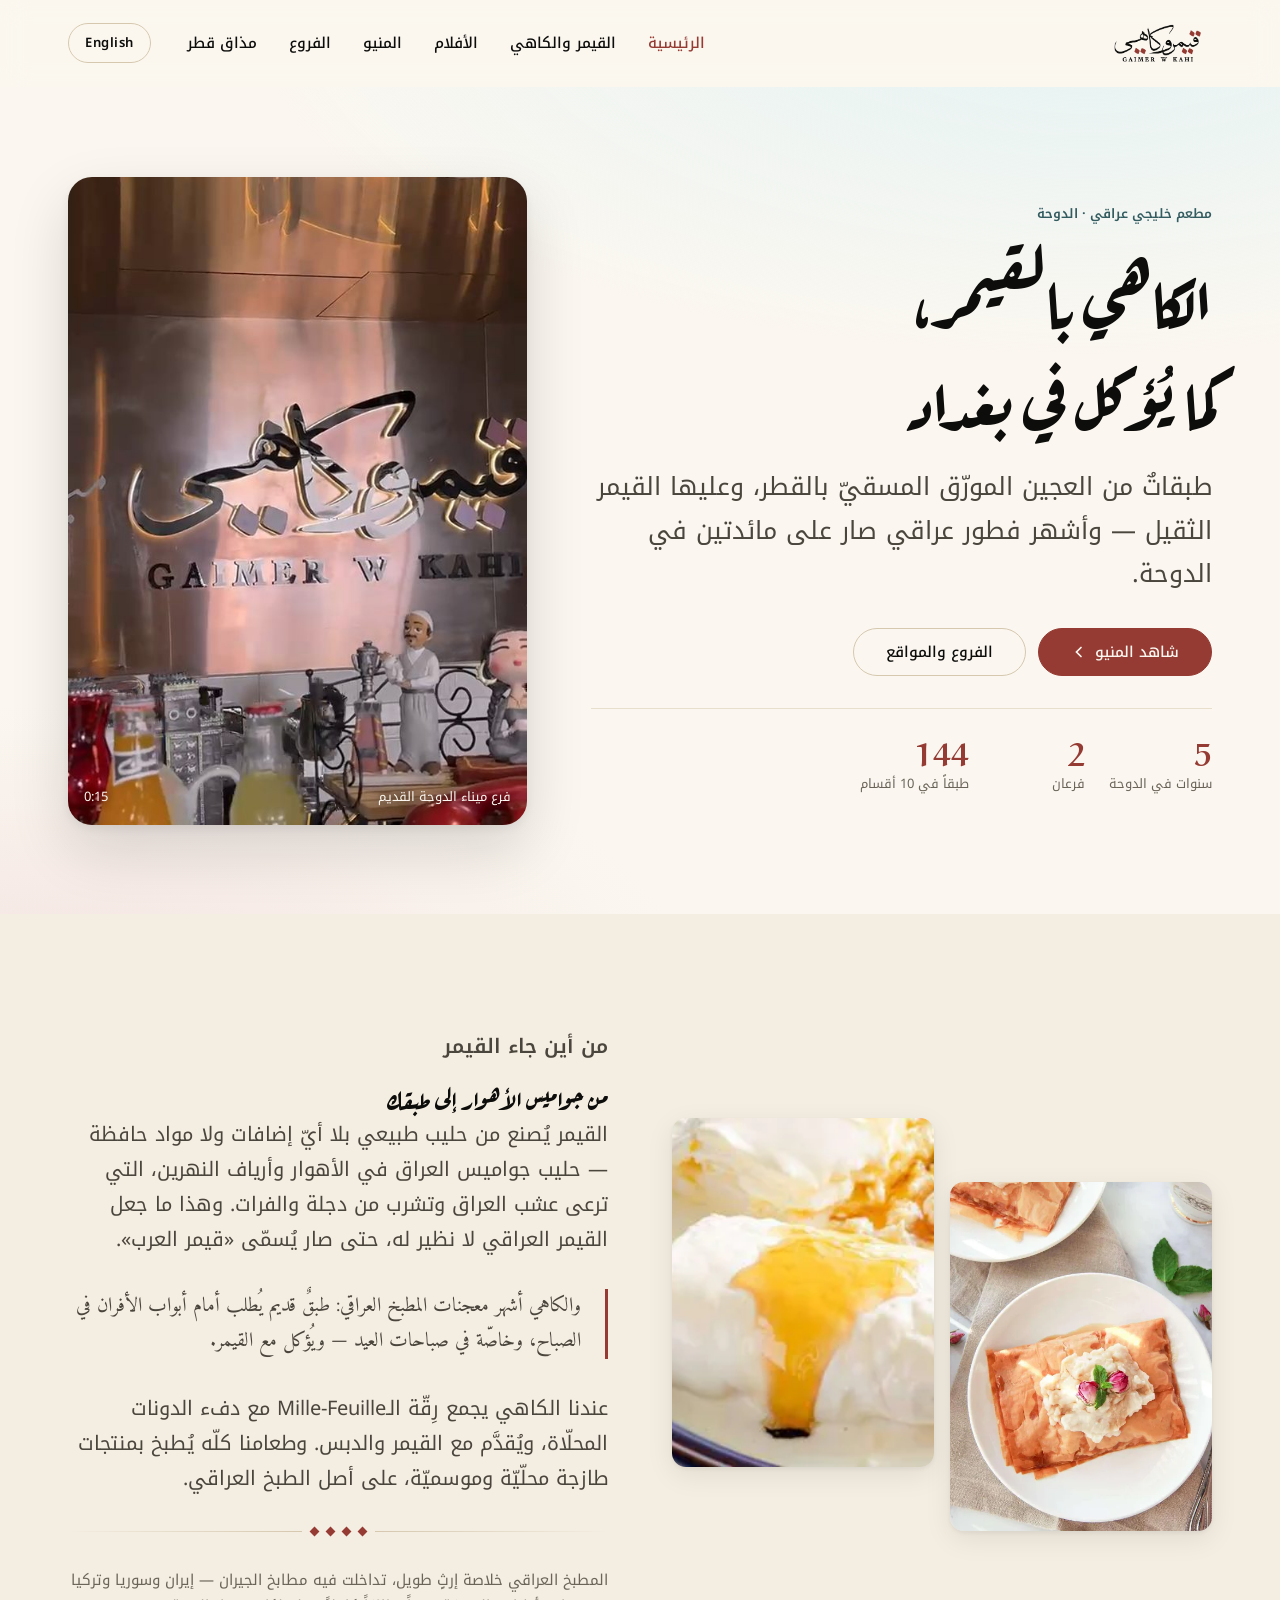
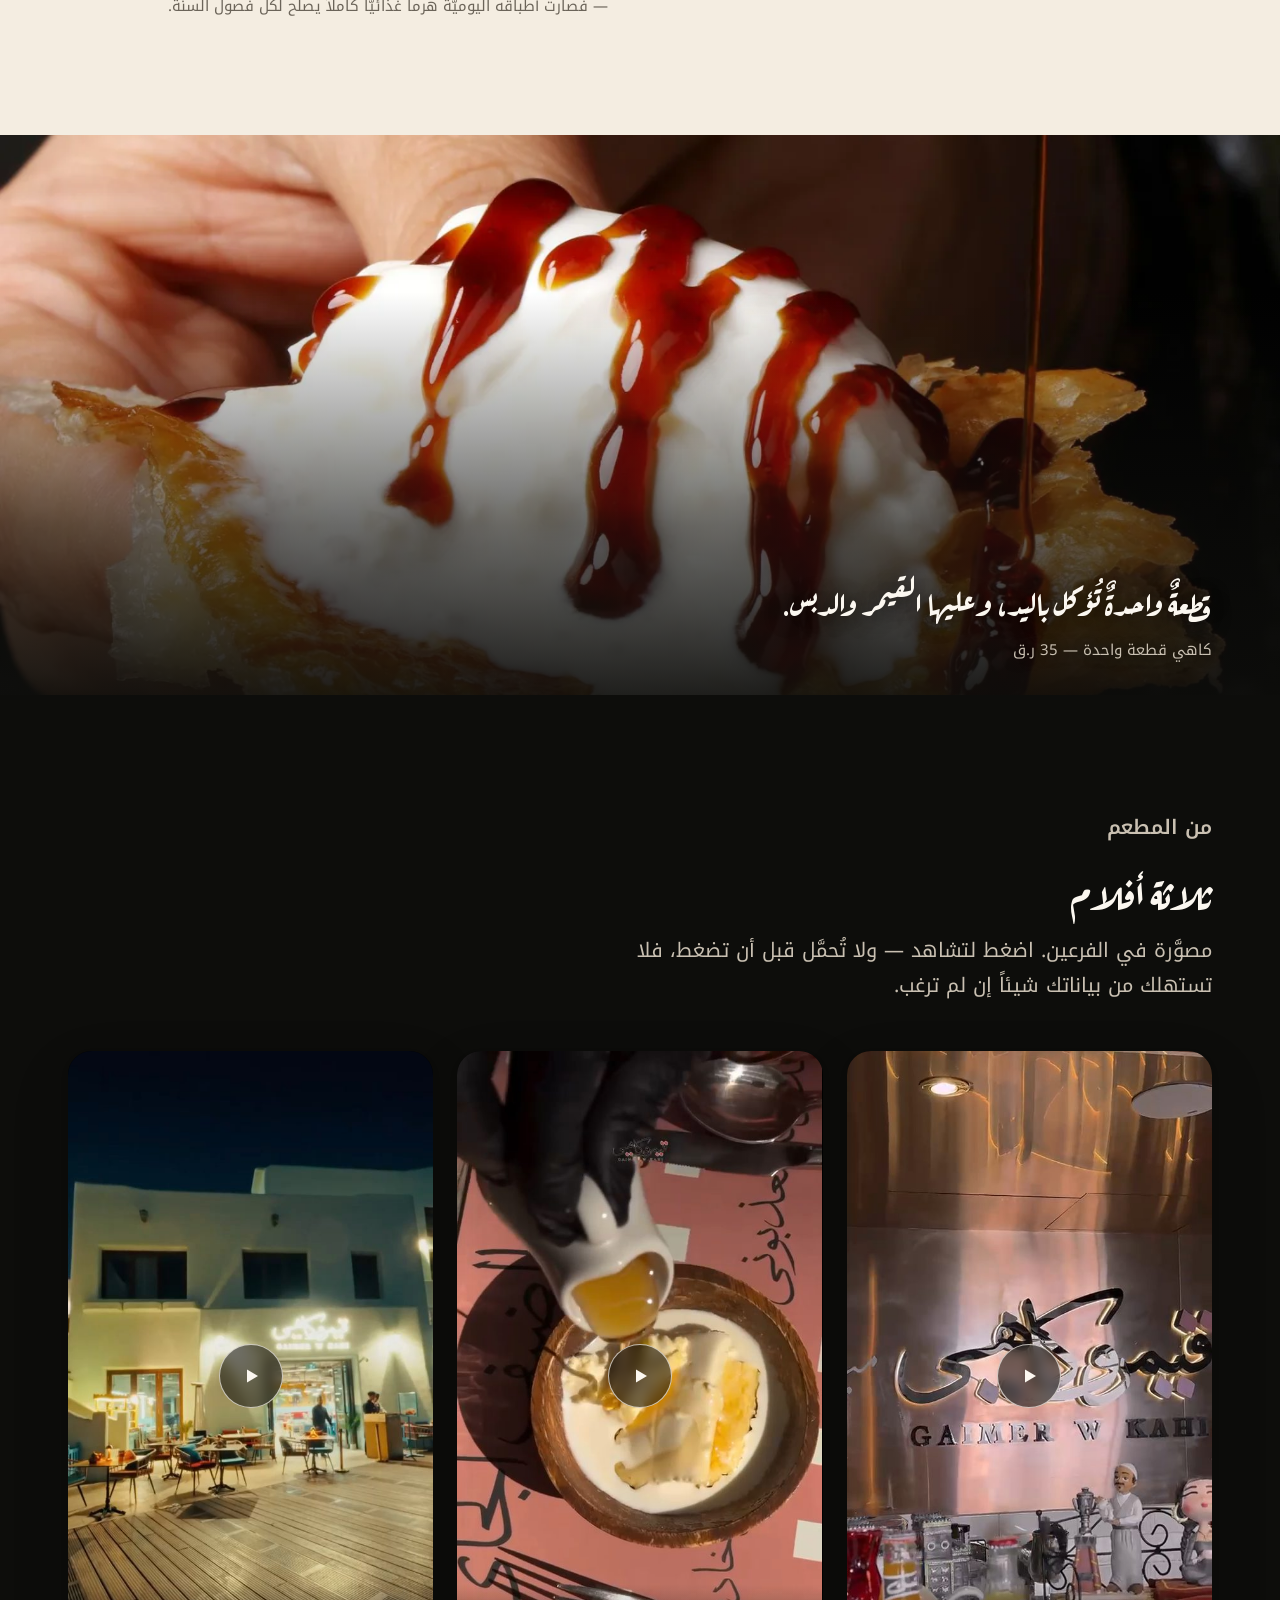
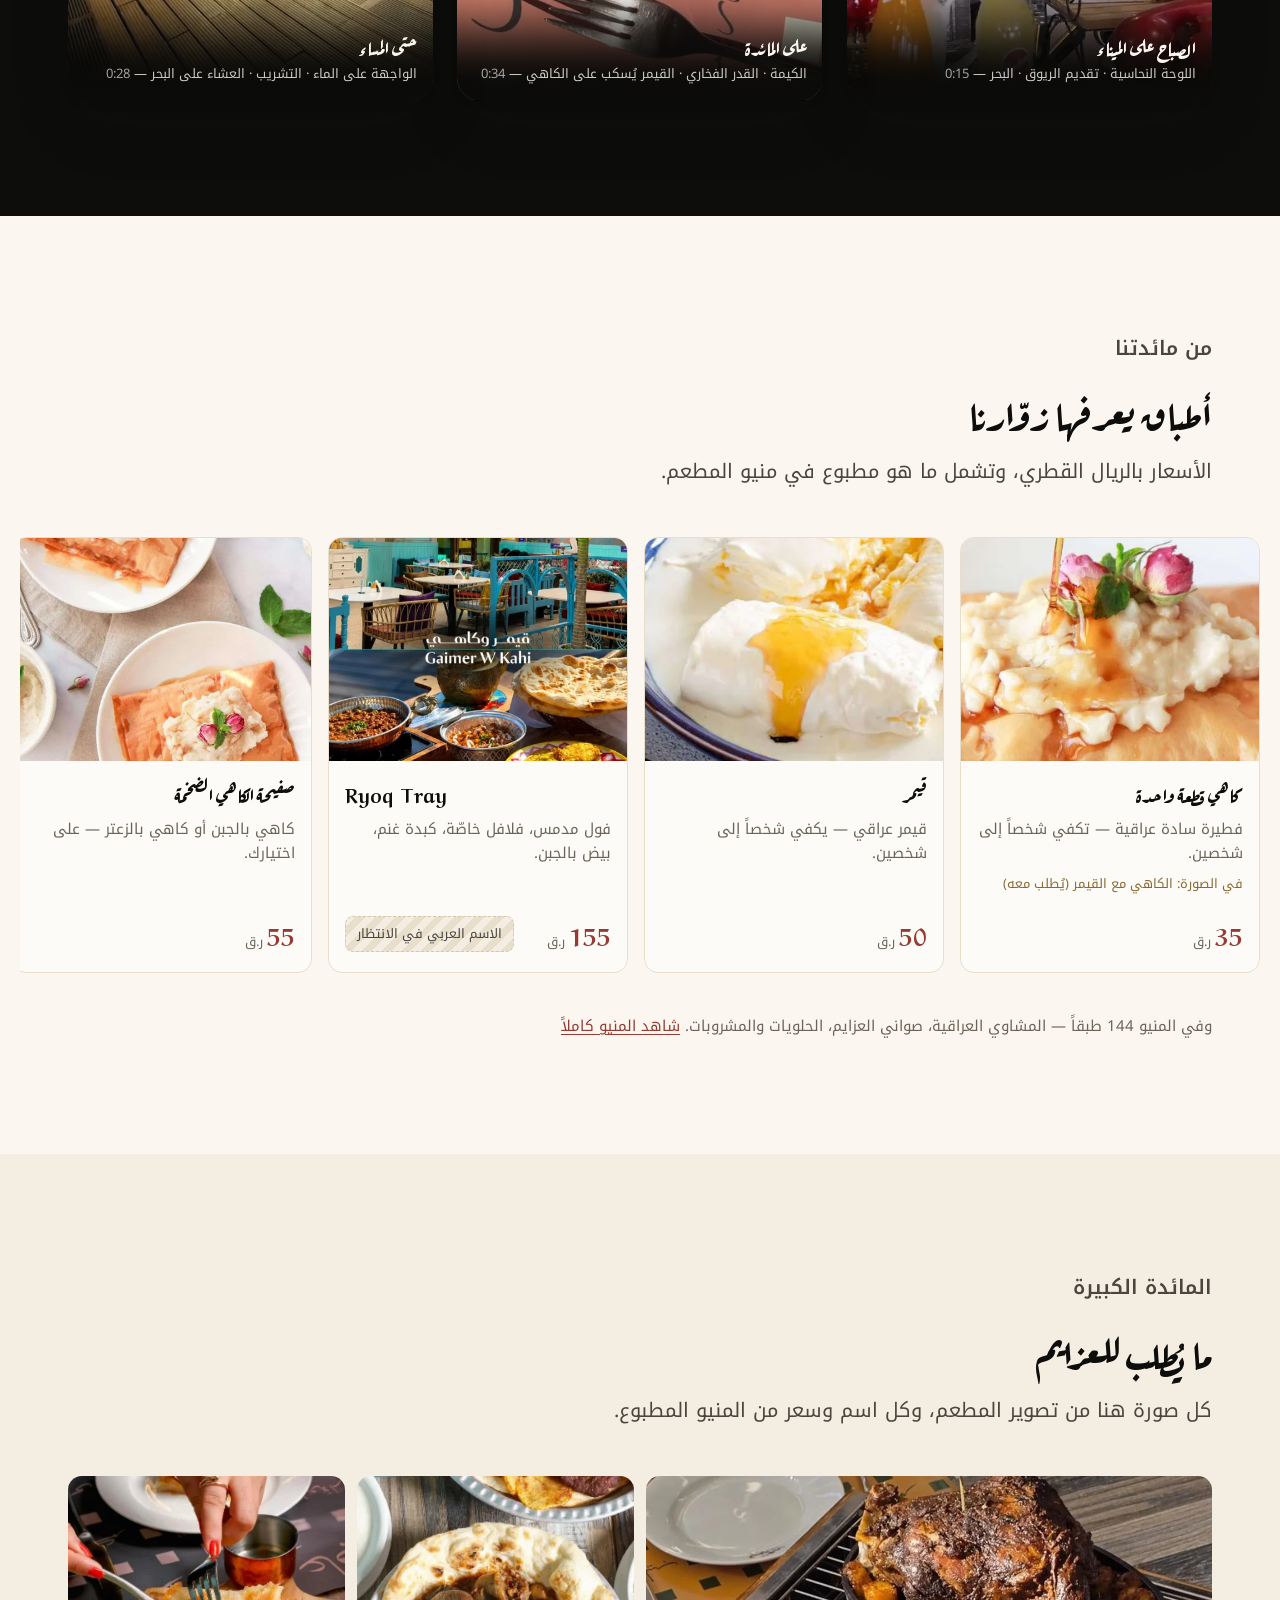
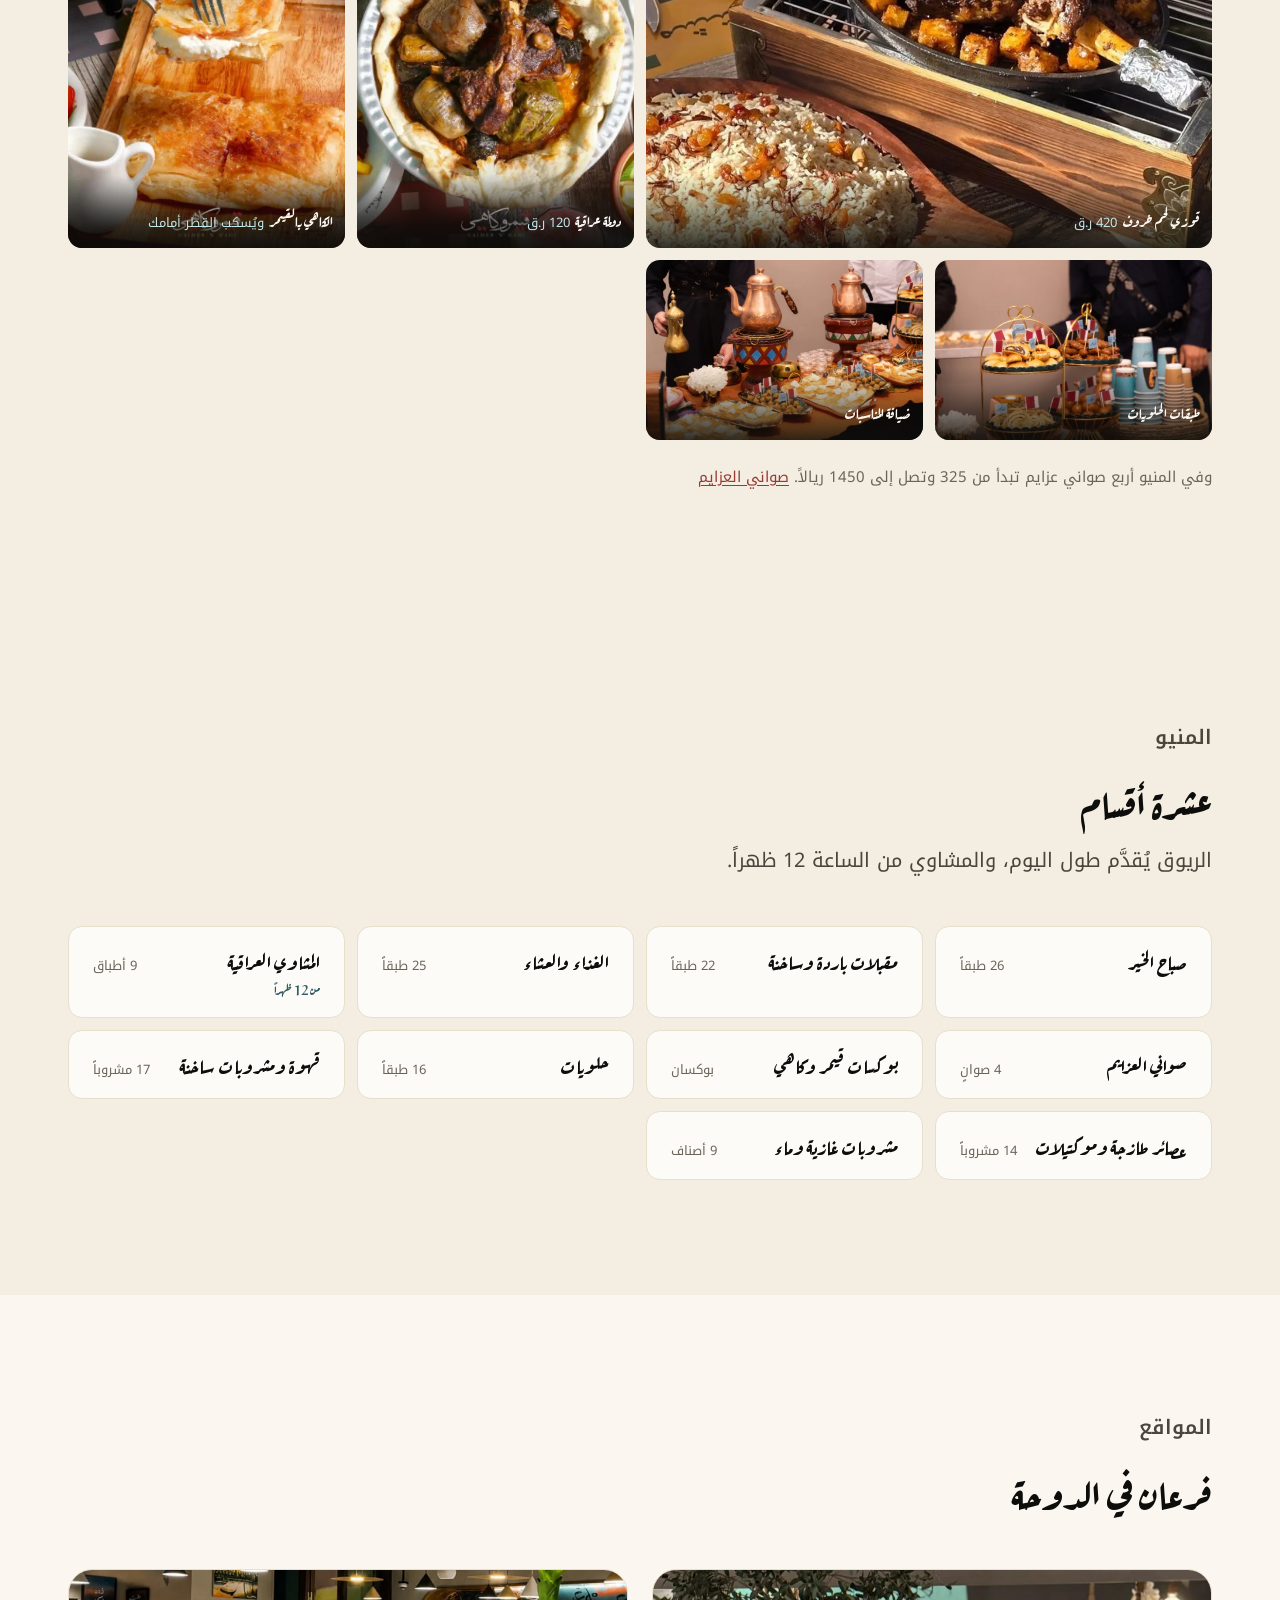
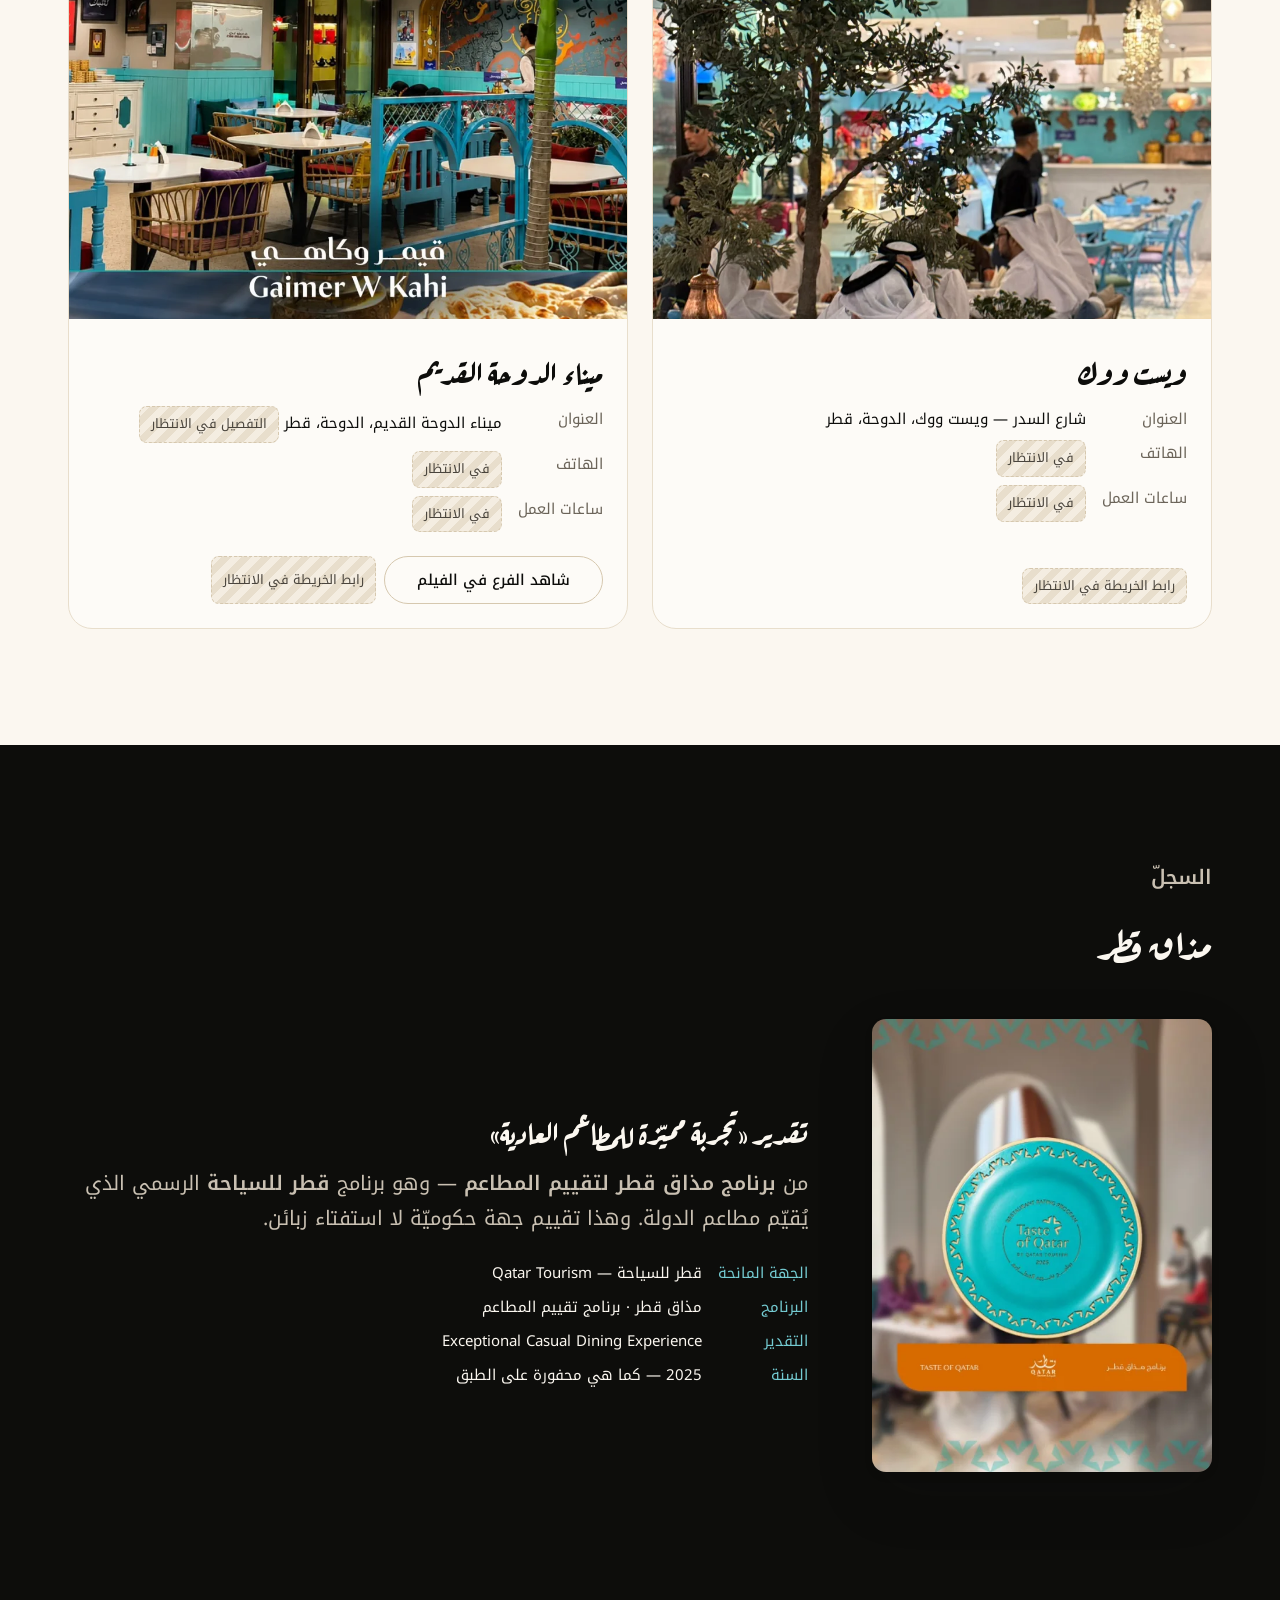
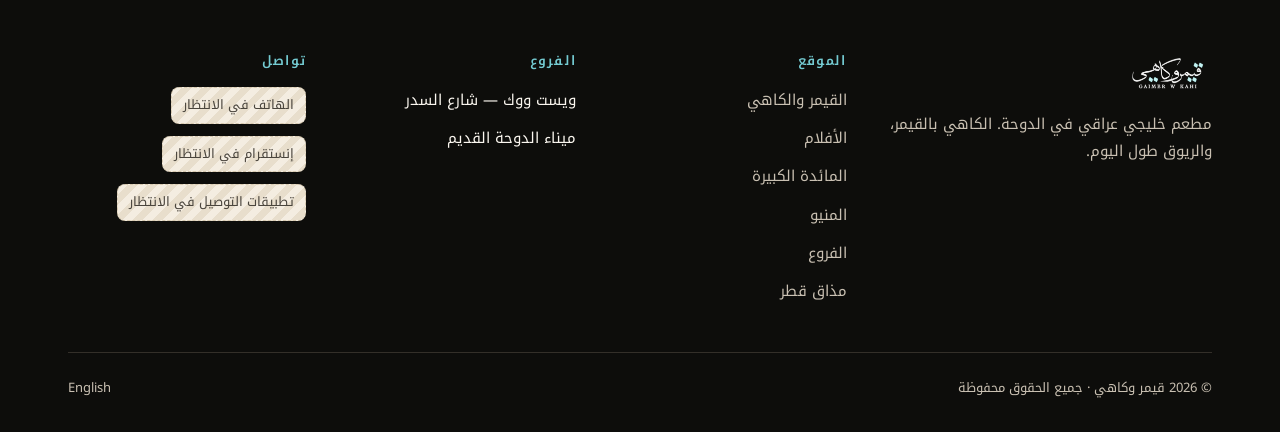
==== commit 92310713: "استعمال ما رفعه المالك: ثلاثة أفلام، جائزة مذاق قطر، وصور الفرعين ما وصل (12 ملفاً) وما صار به:  - 3" ====
--- a/index.html
+++ b/index.html
@@ -30,9 +30,9 @@
 
 <!-- ⚠ رقم الإصدار يزيد في كل دفعة: كاش GitHub Pages يُظهر نسخاً قديمة
      فيُقرأ «الإصلاح لم يُنفَّذ» وهو منفَّذ. -->
-<link rel="stylesheet" href="assets/css/tokens.css?v=1">
-<link rel="stylesheet" href="assets/css/base.css?v=1">
-<link rel="stylesheet" href="assets/css/layout.css?v=1">
+<link rel="stylesheet" href="assets/css/tokens.css?v=2">
+<link rel="stylesheet" href="assets/css/base.css?v=2">
+<link rel="stylesheet" href="assets/css/layout.css?v=2">
 
 <script type="application/ld+json">
 {
@@ -45,6 +45,7 @@
   "currenciesAccepted": "QAR",
   "image": "assets/img/photo/kahi-gaimer-rose-900.jpg",
   "hasMenu": "menu.html",
+  "award": "Taste of Qatar 2025 — Exceptional Casual Dining Experience (Qatar Tourism Restaurant Rating Program)",
   "address": {
     "@type": "PostalAddress",
     "streetAddress": "شارع السدر — ويست ووك",
@@ -74,9 +75,10 @@
     <nav class="nav" id="nav" aria-label="القائمة الرئيسية">
       <a href="./" aria-current="page">الرئيسية</a>
       <a href="#story">القيمر والكاهي</a>
+      <a href="#films">الأفلام</a>
       <a href="menu.html">المنيو</a>
       <a href="#branches">الفروع</a>
-      <a href="#awards">الجوائز</a>
+      <a href="#awards">مذاق قطر</a>
     </nav>
 
     <div class="hdr__side">
@@ -129,12 +131,13 @@
       <!-- `playsinline` إلزاميّ: بلا هذا يفتح iPhone الفيديو بملء الشاشة
            فوق الصفحة. و`poster` يمنع المستطيل الأسود قبل أوّل إطار. -->
       <video class="hero__video" autoplay muted loop playsinline
-             preload="metadata" poster="assets/img/photo/video-poster.webp"
-             aria-label="طاولة ريوق في شرفة المطعم">
-        <source src="assets/video/hero.mp4" type="video/mp4">
+             preload="metadata" poster="assets/img/photo/poster-port.jpg"
+             aria-label="لوحة قيمر وكاهي النحاسية، ثم تقديم الريوق، ثم البحر من فرع ميناء الدوحة القديم">
+        <source src="assets/video/film-port.mp4" type="video/mp4">
       </video>
       <figcaption class="hero__cap">
-        <span>طاولة الريوق — فرع ويست ووك</span>
+        <span>فرع ميناء الدوحة القديم</span>
+        <span class="num">0:15</span>
       </figcaption>
     </figure>
   </div>
@@ -192,6 +195,88 @@
   </div>
 </section>
 
+<!-- ======================================================== الشريط -->
+<figure class="band">
+  <picture>
+    <source type="image/webp" srcset="assets/img/photo/hero-kahi-hand-480.webp 480w,
+            assets/img/photo/hero-kahi-hand-960.webp 960w,
+            assets/img/photo/hero-kahi-hand-1440.webp 1440w" sizes="100vw">
+    <img src="assets/img/photo/hero-kahi-hand-1440.jpg" width="1440" height="1440"
+         loading="lazy" decoding="async"
+         alt="يد تحمل قطعة كاهي عليها قيمر أبيض كثيف ويُسكب عليها الدبس">
+  </picture>
+  <figcaption>
+    <p>قطعةٌ واحدةٌ تُؤكل باليد، وعليها القيمر والدبس.</p>
+    <span class="band__meta">كاهي قطعة واحدة — <span class="num">35</span> ر.ق</span>
+  </figcaption>
+</figure>
+
+<!-- ======================================================== الأفلام -->
+<section class="section section--dark" id="films">
+  <div class="wrap">
+    <div class="section-head" data-reveal>
+      <p class="eyebrow">من المطعم</p>
+      <h2>ثلاثة أفلام</h2>
+      <p>
+        مصوَّرة في الفرعين. اضغط لتشاهد — ولا تُحمَّل قبل أن تضغط، فلا
+        تستهلك من بياناتك شيئاً إن لم ترغب.
+      </p>
+    </div>
+
+    <div class="films" data-reveal>
+
+      <figure class="film">
+        <video playsinline muted loop preload="none"
+               poster="assets/img/photo/poster-port.jpg"
+               aria-label="فيلم: لوحة قيمر وكاهي، تقديم الريوق، والبحر من ميناء الدوحة القديم">
+          <source src="assets/video/film-port.mp4" type="video/mp4">
+        </video>
+        <button class="film__play" type="button" aria-label="شغّل فيلم ميناء الدوحة القديم">
+          <i><svg width="22" height="22" viewBox="0 0 22 22" aria-hidden="true">
+            <path d="M7 4.5v13L18 11z" fill="currentColor"/></svg></i>
+        </button>
+        <figcaption>
+          <b>الصباح على الميناء</b>
+          <span>اللوحة النحاسية · تقديم الريوق · البحر — <span class="num">0:15</span></span>
+        </figcaption>
+      </figure>
+
+      <figure class="film">
+        <video playsinline muted loop preload="none"
+               poster="assets/img/photo/poster-table.jpg"
+               aria-label="فيلم: الكيمة والقدور الفخارية، والقيمر يُسكب على الكاهي">
+          <source src="assets/video/film-table.mp4" type="video/mp4">
+        </video>
+        <button class="film__play" type="button" aria-label="شغّل فيلم المائدة">
+          <i><svg width="22" height="22" viewBox="0 0 22 22" aria-hidden="true">
+            <path d="M7 4.5v13L18 11z" fill="currentColor"/></svg></i>
+        </button>
+        <figcaption>
+          <b>على المائدة</b>
+          <span>الكيمة · القدر الفخاري · القيمر يُسكب على الكاهي — <span class="num">0:34</span></span>
+        </figcaption>
+      </figure>
+
+      <figure class="film">
+        <video playsinline muted loop preload="none"
+               poster="assets/img/photo/poster-evening.jpg"
+               aria-label="فيلم: فرع ميناء الدوحة القديم نهاراً وليلاً، والتشريب والبيض">
+          <source src="assets/video/film-evening.mp4" type="video/mp4">
+        </video>
+        <button class="film__play" type="button" aria-label="شغّل فيلم المساء">
+          <i><svg width="22" height="22" viewBox="0 0 22 22" aria-hidden="true">
+            <path d="M7 4.5v13L18 11z" fill="currentColor"/></svg></i>
+        </button>
+        <figcaption>
+          <b>حتى المساء</b>
+          <span>الواجهة على الماء · التشريب · العشاء على البحر — <span class="num">0:28</span></span>
+        </figcaption>
+      </figure>
+
+    </div>
+  </div>
+</section>
+
 <!-- ======================================================== من المائدة -->
 <section class="section">
   <div class="wrap">
@@ -314,6 +399,79 @@
     <p style="margin-block-start:var(--s-5);font-size:var(--t-sm);color:var(--text-faint)">
       وفي المنيو 144 طبقاً — المشاوي العراقية، صواني العزايم، الحلويات
       والمشروبات. <a href="menu.html">شاهد المنيو كاملاً</a>
+    </p>
+  </div>
+</section>
+
+<!-- ======================================================== المعرض -->
+<section class="section section--sunken" id="gallery">
+  <div class="wrap">
+    <div class="section-head" data-reveal>
+      <p class="eyebrow">المائدة الكبيرة</p>
+      <h2>ما يُطلب للعزايم</h2>
+      <p>كل صورة هنا من تصوير المطعم، وكل اسم وسعر من المنيو المطبوع.</p>
+    </div>
+
+    <div class="gal" data-reveal>
+      <figure class="gal__wide">
+        <picture>
+          <source type="image/webp" srcset="assets/img/photo/dish-kozi-480.webp 480w,
+                  assets/img/photo/dish-kozi-1009.webp 1009w" sizes="(max-width:860px) 100vw, 50vw">
+          <img src="assets/img/photo/dish-kozi-1009.jpg" width="1009" height="807"
+               loading="lazy" decoding="async"
+               alt="قوزي لحم خروف كامل على لوح خشبي مع التمن">
+        </picture>
+        <figcaption><b>قوزي لحم خروف</b> <em class="num">420 ر.ق</em></figcaption>
+      </figure>
+
+      <figure class="gal__tall">
+        <picture>
+          <source type="image/webp" srcset="assets/img/photo/dish-dolma-480.webp 480w,
+                  assets/img/photo/dish-dolma-960.webp 960w" sizes="(max-width:860px) 50vw, 25vw">
+          <img src="assets/img/photo/dish-dolma-960.jpg" width="960" height="960"
+               loading="lazy" decoding="async"
+               alt="دولمة عراقية في قدر مع الخبز العراقي">
+        </picture>
+        <figcaption><b>دولمة عراقية</b> <em class="num">120 ر.ق</em></figcaption>
+      </figure>
+
+      <figure class="gal__tall">
+        <picture>
+          <source type="image/webp" srcset="assets/img/photo/dish-kahi-board-480.webp 480w,
+                  assets/img/photo/dish-kahi-board-960.webp 960w" sizes="(max-width:860px) 50vw, 25vw">
+          <img src="assets/img/photo/dish-kahi-board-960.jpg" width="960" height="960"
+               loading="lazy" decoding="async"
+               alt="كاهي بالقيمر على لوح خشبي ويُسكب عليه القطر">
+        </picture>
+        <figcaption><b>الكاهي بالقيمر</b> <em>ويُسكب القطر أمامك</em></figcaption>
+      </figure>
+
+      <figure>
+        <picture>
+          <source type="image/webp" srcset="assets/img/photo/sweets-tiers-480.webp 480w,
+                  assets/img/photo/sweets-tiers-960.webp 960w" sizes="(max-width:860px) 50vw, 25vw">
+          <img src="assets/img/photo/sweets-tiers-960.jpg" width="960" height="640"
+               loading="lazy" decoding="async"
+               alt="صحون حلويات مرتّبة على طبقات مع أعلام قطر">
+        </picture>
+        <figcaption><b>طبقات الحلويات</b></figcaption>
+      </figure>
+
+      <figure>
+        <picture>
+          <source type="image/webp" srcset="assets/img/photo/sweets-copper-480.webp 480w,
+                  assets/img/photo/sweets-copper-960.webp 960w" sizes="(max-width:860px) 50vw, 25vw">
+          <img src="assets/img/photo/sweets-copper-960.jpg" width="960" height="640"
+               loading="lazy" decoding="async"
+               alt="دلال نحاسية وصواني حلويات في ضيافة اليوم الوطني">
+        </picture>
+        <figcaption><b>ضيافة المناسبات</b></figcaption>
+      </figure>
+    </div>
+
+    <p style="margin-block-start:var(--s-5);font-size:var(--t-sm);color:var(--text-faint)">
+      وفي المنيو أربع صواني عزايم تبدأ من <span class="num">325</span> وتصل إلى
+      <span class="num">1450</span> ريالاً. <a href="menu.html#banquet-trays">صواني العزايم</a>
     </p>
   </div>
 </section>
@@ -353,14 +511,17 @@
     <div class="branches" data-reveal>
 
       <article class="branch">
-        <picture>
-          <source type="image/webp" srcset="assets/img/photo/storefront-480.webp 480w,
-                  assets/img/photo/storefront-960.webp 960w,
-                  assets/img/photo/storefront-1440.webp 1440w"
+        <!-- صورة الصالة من تصوير المالك. وفيها زبائن — عُرض عليه أن تُشوَّش
+             الوجوه فقرّر أنّها لا تظهر، والقرار قرارُه وصورتُه وزبائنه.
+             مُوثَّق في docs/PLAN.md ولا يُعاد فتحه بلا أمرٍ منه. -->
+        <picture>
+          <source type="image/webp" srcset="assets/img/photo/branch-westwalk-480.webp 480w,
+                  assets/img/photo/branch-westwalk-960.webp 960w,
+                  assets/img/photo/branch-westwalk-1440.webp 1440w"
                   sizes="(max-width: 860px) 100vw, 50vw">
-          <img class="branch__img" src="assets/img/photo/storefront-1440.jpg"
-               width="2000" height="1125" loading="lazy" decoding="async"
-               alt="واجهة فرع ويست ووك: جدار فيروزي وزجاج واسع وشعار قيمر وكاهي">
+          <img class="branch__img" src="assets/img/photo/branch-westwalk-1440.jpg"
+               width="1440" height="1920" loading="lazy" decoding="async"
+               alt="صالة فرع ويست ووك: أشجار زيتون، جدار فيروزي بالفوانيس، كراسي خوص، ودلّة نحاسية على الطاولة">
         </picture>
         <div class="branch__b">
           <h3>ويست ووك</h3>
@@ -379,14 +540,15 @@
       </article>
 
       <article class="branch">
-        <!-- 🔴 لا صورةَ لهذا الفرع يملكها المالك. الصورة الموجودة في
-             ملفّاته (`WESTW ALK.jpeg`) عليها شعار QatarLiving.com —
-             الدليل في docs/evidence/. فالمكان موسومٌ ولم يُملأ بصورة
-             غير ملكه، ولا بُيِّض فيُقرأ عطلاً. -->
-        <div class="branch__ph">
-          <strong>صورة الفرع في الانتظار</strong>
-          <span>صورة من تصوير المطعم — راجع <code>intake/03-branch-photos/</code></span>
-        </div>
+        <picture>
+          <source type="image/webp" srcset="assets/img/photo/branch-oldport-480.webp 480w,
+                  assets/img/photo/branch-oldport-960.webp 960w,
+                  assets/img/photo/branch-oldport-1080.webp 1080w"
+                  sizes="(max-width: 860px) 100vw, 50vw">
+          <img class="branch__img" src="assets/img/photo/branch-oldport-1080.jpg"
+               width="1080" height="1440" loading="lazy" decoding="async"
+               alt="صالة فرع ميناء الدوحة القديم: أقواس وجدار فيروزي ورسوم، ومائدة ريوق عليها الكاهي والقدور">
+        </picture>
         <div class="branch__b">
           <h3>ميناء الدوحة القديم</h3>
           <dl>
@@ -398,6 +560,7 @@
             <dd><span class="pending">في الانتظار</span></dd>
           </dl>
           <div class="branch__cta">
+            <a class="btn btn--ghost" href="#films">شاهد الفرع في الفيلم</a>
             <span class="pending">رابط الخريطة في الانتظار</span>
           </div>
         </div>
@@ -412,13 +575,38 @@
   <div class="wrap">
     <div class="section-head" data-reveal>
       <p class="eyebrow">السجلّ</p>
-      <h2>الشهادات والجوائز</h2>
-      <p>
-        هذا القسم محفوظٌ للشهادات والجوائز. ولم يُكتب فيه شيء بعد — وشهادةٌ
-        بلا جهةٍ مانحةٍ وسنةٍ تُقرأ زخرفةً لا سجلّاً.
-      </p>
-    </div>
-    <p><span class="pending">في انتظار الملفّات — <code>intake/02-awards-certificates/</code></span></p>
+      <h2>مذاق قطر</h2>
+    </div>
+
+    <div class="award" data-reveal>
+      <picture>
+        <source type="image/webp" srcset="assets/img/photo/award-taste-of-qatar-480.webp 480w,
+                assets/img/photo/award-taste-of-qatar-960.webp 960w"
+                sizes="(max-width: 760px) 100vw, 340px">
+        <img src="assets/img/photo/award-taste-of-qatar-960.jpg" width="960" height="1280"
+             loading="lazy" decoding="async"
+             alt="طبق مذاق قطر الفيروزي بحافة ذهبية، محفور عليه: برنامج تقييم المطاعم — مذاق قطر من قطر للسياحة">
+      </picture>
+
+      <div>
+        <h3>تقدير «تجربة مميّزة للمطاعم العادية»</h3>
+        <p class="award__body">
+          من <strong>برنامج مذاق قطر لتقييم المطاعم</strong> — وهو برنامج
+          <strong>قطر للسياحة</strong> الرسمي الذي يُقيّم مطاعم الدولة.
+          وهذا تقييم جهة حكوميّة لا استفتاء زبائن.
+        </p>
+        <dl>
+          <dt>الجهة المانحة</dt>
+          <dd>قطر للسياحة — Qatar Tourism</dd>
+          <dt>البرنامج</dt>
+          <dd>مذاق قطر · برنامج تقييم المطاعم</dd>
+          <dt>التقدير</dt>
+          <dd>Exceptional Casual Dining Experience</dd>
+          <dt>السنة</dt>
+          <dd><span class="num">2025</span> — كما هي محفورة على الطبق</dd>
+        </dl>
+      </div>
+    </div>
   </div>
 </section>
 
@@ -439,9 +627,11 @@
         <h4>الموقع</h4>
         <ul>
           <li><a href="#story">القيمر والكاهي</a></li>
+          <li><a href="#films">الأفلام</a></li>
+          <li><a href="#gallery">المائدة الكبيرة</a></li>
           <li><a href="menu.html">المنيو</a></li>
           <li><a href="#branches">الفروع</a></li>
-          <li><a href="#awards">الجوائز</a></li>
+          <li><a href="#awards">مذاق قطر</a></li>
         </ul>
       </div>
       <div>
@@ -467,6 +657,6 @@
   </div>
 </footer>
 
-<script src="assets/js/site.js?v=1" defer></script>
+<script src="assets/js/site.js?v=2" defer></script>
 </body>
 </html>
--- a/assets/css/layout.css
+++ b/assets/css/layout.css
@@ -330,3 +330,198 @@
   color: var(--gold-600);   /* على الكريمي 4.70:1 — نصّ */
   margin: 0;
 }
+
+/* ============================================================== الأفلام */
+/* ثلاثة أفلام عموديّة 576×1024. وقرارٌ في البيانات لا في الشكل:
+   مجموعُها 14 ميجا، فلا تُحمَّل كلُّها عند فتح الصفحة — `preload="none"`
+   مع غلافٍ، والتشغيلُ بلمسة. ومن كانت شبكتُه جيّدةً ولم يطلب توفيرَ
+   البيانات يُشغَّل له الفيلمُ الذي يراه وحدَه (في site.js). */
+.films {
+  display: grid;
+  grid-template-columns: repeat(3, 1fr);
+  gap: var(--s-5);
+}
+.film {
+  position: relative;
+  margin: 0;
+  border-radius: var(--radius-lg);
+  overflow: hidden;
+  background: #000;
+  box-shadow: var(--shadow-lg);
+}
+.film video, .film img {
+  width: 100%;
+  aspect-ratio: 9 / 16;
+  object-fit: cover;
+  display: block;
+}
+.film figcaption {
+  position: absolute;
+  inset-block-end: 0;
+  inset-inline: 0;
+  padding: var(--s-7) var(--s-4) var(--s-4);
+  color: var(--cream-100);
+  font-size: var(--t-sm);
+  line-height: 1.5;
+  background: linear-gradient(to top, rgba(13,13,11,.88), transparent);
+  pointer-events: none;
+}
+.film figcaption b { display: block; font-family: var(--font-display); font-size: var(--t-lg); }
+.film figcaption span { opacity: .8; font-size: var(--t-xs); }
+
+/* زرّ التشغيل: هدفٌ 64 بكسلاً — إصبعٌ لا يُنقّر أصغرَ منه بثقة */
+.film__play {
+  position: absolute;
+  inset: 0;
+  display: grid;
+  place-content: center;
+  border: 0;
+  background: transparent;
+  cursor: pointer;
+  color: var(--cream-100);
+}
+.film__play i {
+  display: grid;
+  place-content: center;
+  width: 64px; height: 64px;
+  border-radius: 50%;
+  background: rgba(13, 13, 11, .55);
+  backdrop-filter: blur(6px);
+  border: 1.5px solid rgba(251, 247, 240, .7);
+  transition: transform .2s var(--ease), background .2s var(--ease);
+}
+.film__play:hover i { transform: scale(1.08); background: rgba(149, 59, 51, .85); }
+.film.is-playing .film__play { opacity: 0; pointer-events: none; }
+
+@media (max-width: 860px) {
+  .films {
+    grid-template-columns: repeat(3, min(74vw, 320px));
+    overflow-x: auto;
+    scroll-snap-type: x mandatory;
+    margin-inline: calc(-1 * clamp(16px, 5vw, 48px));
+    padding-inline: clamp(16px, 5vw, 48px);
+    padding-block-end: var(--s-3);
+  }
+  .film { scroll-snap-align: center; }
+}
+
+/* ============================================================== الجائزة */
+.award {
+  display: grid;
+  grid-template-columns: minmax(240px, 340px) 1fr;
+  gap: clamp(var(--s-6), 5vw, var(--s-8));
+  align-items: center;
+}
+.award img { border-radius: var(--radius); box-shadow: var(--shadow-lg); width: 100%; }
+.award h3 { font-size: var(--t-2xl); margin-bottom: var(--s-3); }
+.award__body { font-size: var(--t-lg); color: var(--text-on-dark-soft); }
+.award dl {
+  display: grid;
+  grid-template-columns: auto 1fr;
+  gap: var(--s-2) var(--s-4);
+  margin: var(--s-5) 0 0;
+  font-size: var(--t-sm);
+}
+.award dt { color: var(--teal-400); white-space: nowrap; }
+.award dd { margin: 0; color: var(--text-on-dark); }
+@media (max-width: 760px) { .award { grid-template-columns: 1fr; } }
+
+/* ============================================================== المعرض */
+/* شبكةٌ غيرُ منتظمة: صورتان كبيرتان وأربعٌ صغيرة. الانتظامُ يُسطّح
+   الأثرَ، والطبقُ الذي ثمنُه 420 ريالاً يستحقّ مساحةً أكبر. */
+.gal {
+  display: grid;
+  grid-template-columns: repeat(4, 1fr);
+  grid-auto-rows: 180px;
+  gap: var(--s-3);
+}
+.gal figure { position: relative; margin: 0; overflow: hidden; border-radius: var(--radius); }
+/* ⚠ `<picture>` لا يملأ خليّةَ الشبكةِ من نفسِه، فتبقى الخليّةُ أطولَ من
+   الصورةِ وتسقط التسميةُ **أسفلَ** الصورةِ في صندوقٍ رماديٍّ بدل أن
+   تتراكب عليها — وقع فعلاً وظهر في لقطة. وبلا `height:100%` على الأبِ
+   لا يفعل `height:100%` على الصورةِ شيئاً. */
+.gal picture { display: block; height: 100%; }
+.gal img { width: 100%; height: 100%; object-fit: cover; display: block; }
+.gal figcaption {
+  position: absolute;
+  inset-block-end: 0;
+  inset-inline: 0;
+  padding: var(--s-6) var(--s-3) var(--s-3);
+  color: var(--cream-100);
+  font-size: var(--t-sm);
+  background: linear-gradient(to top, rgba(13,13,11,.85), transparent);
+}
+.gal figcaption b { font-family: var(--font-display); }
+.gal figcaption em { font-style: normal; color: var(--teal-200); font-size: var(--t-xs); }
+.gal__wide { grid-column: span 2; grid-row: span 2; }
+.gal__tall { grid-row: span 2; }
+@media (max-width: 860px) {
+  .gal { grid-template-columns: repeat(2, 1fr); grid-auto-rows: 150px; }
+  .gal__wide { grid-column: span 2; grid-row: span 2; }
+}
+
+/* ============================================================== الشريط */
+/* صورةٌ تمتدّ من حافةٍ إلى حافة. و`100vw` **لا تُستعمل**: تتجاهل عرضَ
+   شريطِ التمرير فتُنتج تجاوزاً أفقيّاً بمقدارِه — والفخُّ أنّه يظهر على
+   سطحِ المكتبِ ولا يظهر على الجوّال. والبديلُ هامشٌ سالبٌ بقدرِ حشوةِ
+   الحاوية، فيبقى داخلَ تدفّقِ الصفحة. */
+.band {
+  position: relative;
+  margin: 0;
+  min-height: clamp(320px, 46vw, 560px);
+  display: grid;
+  align-items: end;
+  overflow: hidden;
+  background: var(--ink-900);
+}
+.band img {
+  position: absolute;
+  inset: 0;
+  width: 100%;
+  height: 100%;
+  object-fit: cover;
+  object-position: 50% 42%;
+}
+/* ⚠ الحجابُ على **الشريطِ كلِّه** لا على صندوقِ التسمية: حجابٌ يبدأ من
+   أعلى التسميةِ بشفافيّةٍ 0.20 يرسم **خطّاً أفقيّاً حادّاً** عبر الصورة
+   — ظهر فعلاً في لقطة. ويبدأ من الشفافيّةِ الصفرِ فلا حدَّ يُرى. */
+.band::after {
+  content: '';
+  position: absolute;
+  inset-block-end: 0;
+  inset-inline: 0;
+  height: 72%;
+  background: linear-gradient(to top,
+    rgba(13, 13, 11, .92) 0%,
+    rgba(13, 13, 11, .62) 42%,
+    rgba(13, 13, 11, 0) 100%);
+  pointer-events: none;
+}
+.band figcaption {
+  position: relative;
+  z-index: 1;
+  padding: var(--s-8) clamp(16px, 5vw, 48px) var(--s-6);
+  width: 100%;
+  max-width: var(--wrap);
+  margin-inline: auto;
+  color: var(--cream-100);
+}
+.band figcaption p {
+  font-family: var(--font-display);
+  font-size: var(--t-2xl);
+  line-height: 1.5;
+  max-width: 34ch;
+  margin: 0;
+  text-shadow: 0 2px 20px rgba(13, 13, 11, .8);
+}
+/* ⚠ `.band figcaption span` كان يُطابق **كلَّ** span ومنها `.num` داخل
+   السطر، فصار الرقمُ كتلةً وانكسر «35 ر.ق» إلى سطرَين. المحدِّدُ بصنفٍ
+   خاصٍّ لا بنوعِ العنصر. */
+.band__meta {
+  display: block;
+  margin-block-start: var(--s-3);
+  font-family: var(--font-body);
+  font-size: var(--t-sm);
+  color: var(--text-on-dark-soft);
+  text-shadow: 0 1px 12px rgba(13, 13, 11, .9);
+}
